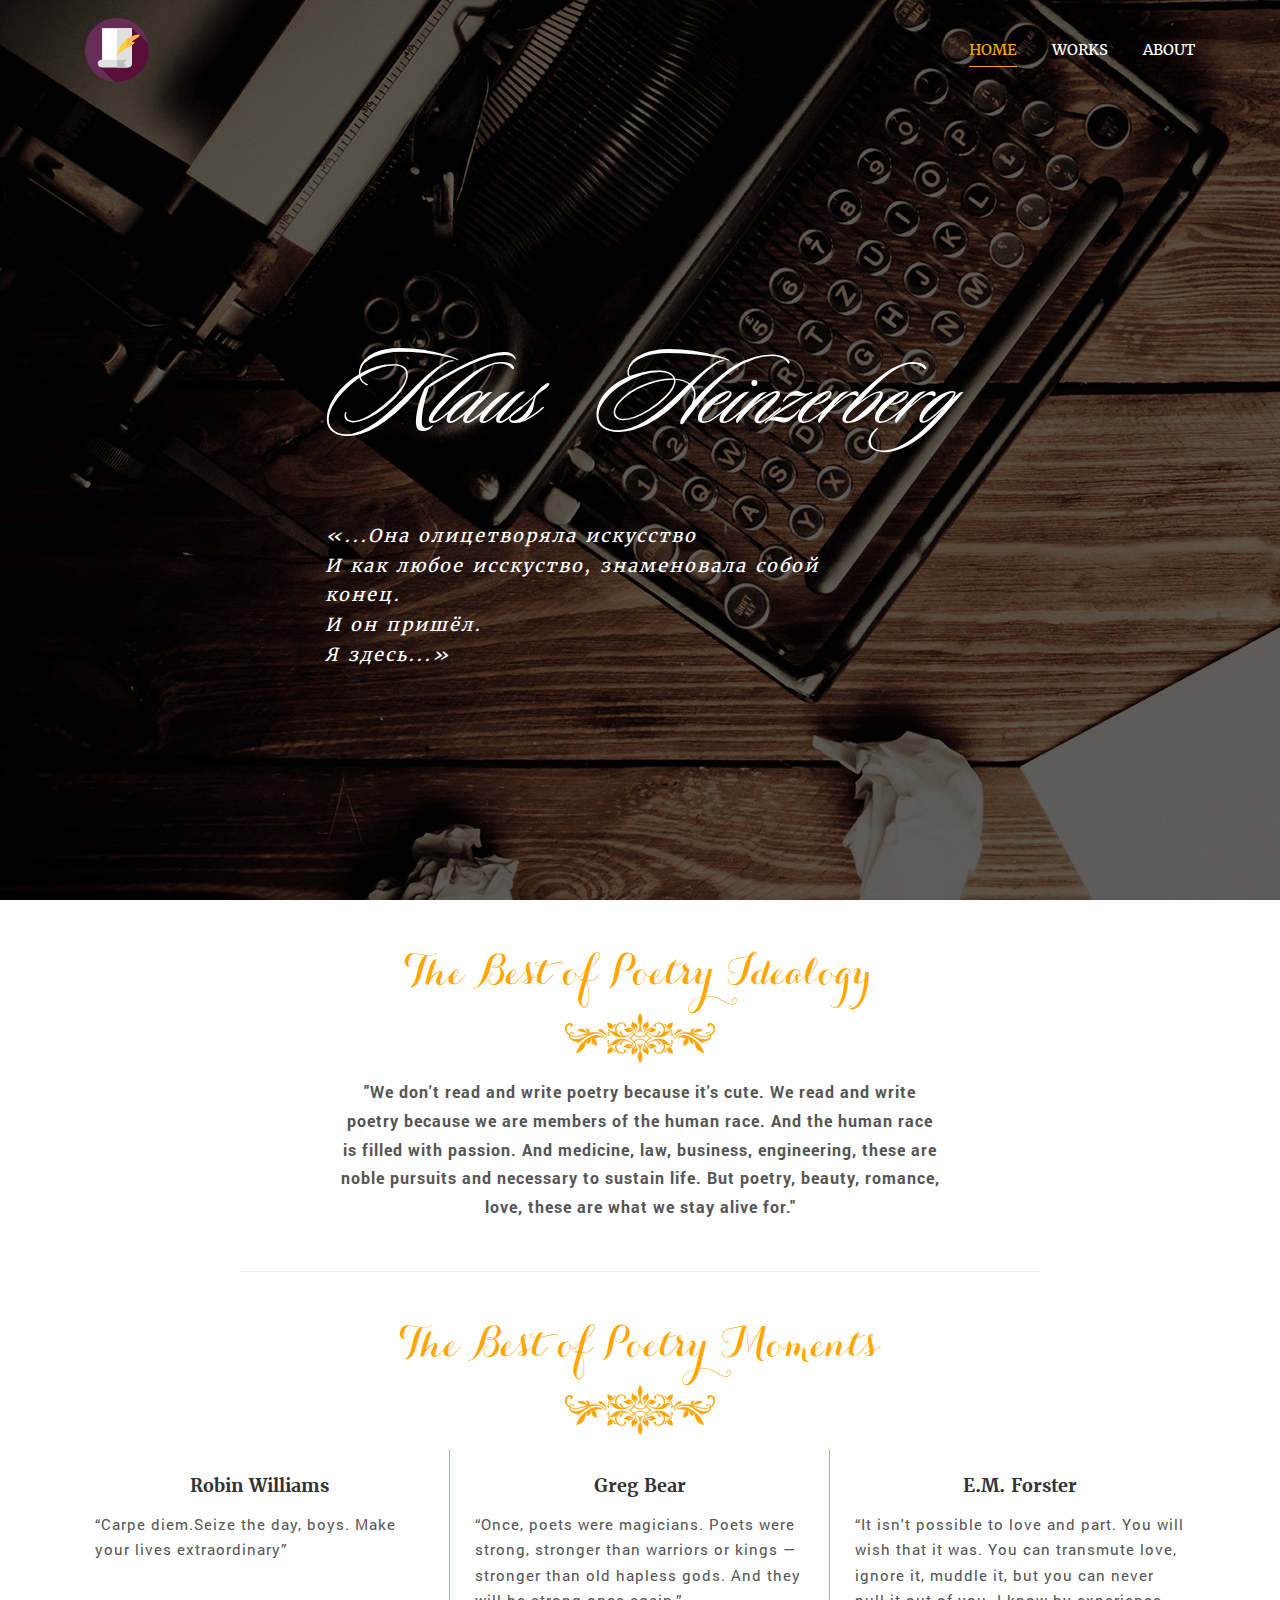
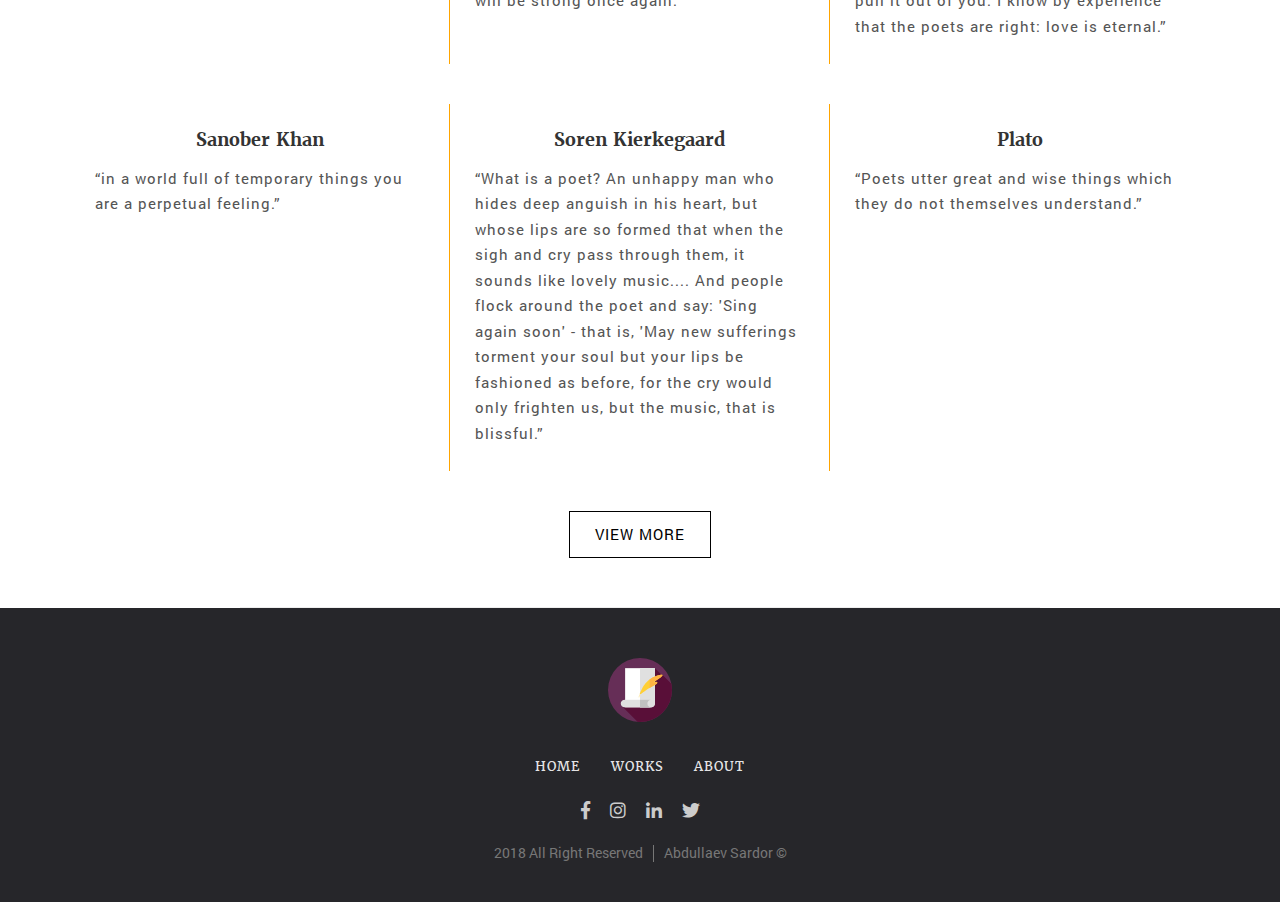
==== index.html @ 41232a39 "Uploading" ====
<!DOCTYPE html>
<html lang="en">

<head>

	<meta charset="utf-8">

	<title>Dead Poets Society</title>
	<meta name="description" content="">

	<meta http-equiv="X-UA-Compatible" content="IE=edge">
	<meta name="viewport" content="width=device-width, initial-scale=1, maximum-scale=1">

	<meta property="og:image" content="path/to/image.jpg">
	<link rel="icon" href="img/favicon/favicon.ico">

	<link rel="stylesheet" href="css/fonts.css">
	<link rel="stylesheet" href="css/fontawesome-all.min.css">
	<link rel="stylesheet" href="css/reset.css">
	<link rel="stylesheet" href="css/bootstrap.min.css">
	<link rel="stylesheet" href="css/baguetteBox.css">
	<link rel="stylesheet" href="css/style.css">

</head>

<body>

	<header>
		<div class="container">

			<nav class="navbar">
				<div class="navbar-brand"><a href="./index.html"><img src="./img/logo.png" alt=""></a></div>
				<ul class="navbar-menu">
					<li><a href="./index.html" class="navbar-menu-link active">Home</a></li>
					<li><a href="./works.html" class="navbar-menu-link">Works</a></li>
					<li><a href="./about.html" class="navbar-menu-link">About</a></li>
				</ul>

			</nav>

			<div class="header-caption">
				<h1>Klaus Heinzerberg</h1>
				<p class="quote"><q>«...Она олицетворяла искусство <br/>
				И как любое исскуство, знаменовала собой конец.<br/> 
				И он пришёл.<br/> 
				Я здесь...»</q></p>
			</div>

		</div>
	</header>

	<section class="introduction s-2">
		<div class="container">
			<h2 class="title">The Best of Poetry Idealogy</h2>
			<img src="./img/sub-title.png" alt="pattern" class="sub-title">
            <p class="introduction-text"><b>"We don't read and write poetry because it's cute. We read and write poetry because we are members of the human race. And the human race is filled with passion. And medicine, law, business, engineering, these are noble pursuits and necessary to sustain life. But poetry, beauty, romance, love, these are what we stay alive for."</b> </p>
		<!--Quota taken from the movie called "Dead Poets Society" --> 
		</div>
	</section>

	<section class="work">
		<div class="container">
			<h2 class="title">The Best of Poetry Moments</h2>
			<img src="./img/sub-title.png" alt="pattern" class="sub-title">
			<div class="row">
			<!--All next quotes taken from https://www.goodreads.com/quotes/tag/poets -->
				<div class="col-lg-4 work-box">
					<h4 class="work-name">Robin Williams</h4>
					<div class="work-text">“Carpe diem.Seize the day, boys.
Make your lives extraordinary” </div>
				</div>
				<div class="col-lg-4 work-box">
					<h4 class="work-name">Greg Bear</h4>
					<div class="work-text">“Once, poets were magicians. Poets were strong, stronger than warriors or kings — stronger than old hapless gods. And they will be strong once again.” </div>
				</div>
				<div class="col-lg-4 work-box">
					<h4 class="work-name">E.M. Forster</h4>
					<div class="work-text">“It isn't possible to love and part. You will wish that it was. You can transmute love, ignore it, muddle it, but you can never pull it out of you. I know by experience that the poets are right: love is eternal.” </div>
				</div>
			</div>
			<div class="row">
				<div class="col-lg-4 work-box">
					<h4 class="work-name">Sanober Khan</h4>
					<div class="work-text">“in a world full of temporary things you are a perpetual feeling.” </div>
				</div>
				<div class="col-lg-4 work-box">
					<h4 class="work-name">Soren Kierkegaard</h4>
					<div class="work-text"> “What is a poet? An unhappy man who hides deep anguish in his heart, but whose lips are so formed that when the sigh and cry pass through them, it sounds like lovely music.... And people flock around the poet and say: 'Sing again soon' - that is, 'May new sufferings torment your soul but your lips be fashioned as before, for the cry would only frighten us, but the music, that is blissful.” </div>
				</div>
				<div class="col-lg-4 work-box">
					<h4 class="work-name">Plato</h4>
					<div class="work-text">“Poets utter great and wise things which they do not themselves understand.” </div>
				</div>
			</div>
			<a href="./works.html" class="work-btn">View more</a>
		</div>
	</section>

	<footer>
		<div class="container">
			<div class="logo">
				<a href="#"><img src="./img/logo.png" alt="logo"></a>
			</div>

			<nav>
				<ul class="footer-menu">
					<li><a href="./index.html" class="footer-menu-link">Home</a></li>
					<li><a href="./works.html" class="footer-menu-link">Works</a></li>
					<li><a href="./about.html" class="footer-menu-link">About</a></li>
				</ul>
			</nav>

			<div class="social">
				<a href="https://www.facebook.com/"><i class="fab fa-facebook-f"></i></a>
				<a href="https://www.instagram.com/iamjustawriter"><i class="fab fa-instagram"></i></a>
				<a href="https://www.linkedin.com/"><i class="fab fa-linkedin-in"></i></a>
				<a href="https://www.twitter.com/"><i class="fab fa-twitter"></i></a>
			</div>

			<div class="right">
				<div>2018 All Right Reserved</div>
				<div>Abdullaev Sardor &copy;</div>
			</div>
		</div>
	</footer>


</body>
</html>
---- css/fonts.css ----
@font-face {
    font-family: "Roboto";
    font-weight: normal;
    font-style: normal;
    src: url("../fonts/RobotoRegular/RobotoRegular.eot");
    src: url("../fonts/RobotoRegular/RobotoRegular.eot?#iefix") format("embedded-opentype"), url("../fonts/RobotoRegular/RobotoRegular.woff") format("woff"), url("../fonts/RobotoRegular/RobotoRegular.ttf") format("truetype");
}

@font-face {
    font-family: "Roboto";
    font-weight: bold;
    font-style: normal;
    src: url("../fonts/RobotoBold/RobotoBold.eot");
    src: url("../fonts/RobotoBold/RobotoBold.eot?#iefix") format("embedded-opentype"), url("../fonts/RobotoBold/RobotoBold.woff") format("woff"), url("../fonts/RobotoBold/RobotoBold.ttf") format("truetype");
}

@font-face {
    font-family: "Merriweather";
    font-weight: normal;
    font-style: normal;
    src: url("../fonts/MerriweatherRegular/MerriweatherRegular.eot");
    src: url("../fonts/MerriweatherRegular/MerriweatherRegular.eot?#iefix") format("embedded-opentype"), url("../fonts/MerriweatherRegular/MerriweatherRegular.woff") format("woff"), url("../fonts/MerriweatherRegular/MerriweatherRegular.ttf") format("truetype");
}

@font-face {
    font-family: "Merriweather";
    font-weight: bold;
    font-style: normal;
    src: url("../fonts/MerriweatherBold/MerriweatherBold.eot");
    src: url("../fonts/MerriweatherBold/MerriweatherBold.eot?#iefix") format("embedded-opentype"), url("../fonts/MerriweatherBold/MerriweatherBold.woff") format("woff"), url("../fonts/MerriweatherBold/MerriweatherBold.ttf") format("truetype");
}

@font-face {
    font-family: "Merriweather";
    font-weight: 300;
    font-style: normal;
    src: url("../fonts/MerriweatherLight/MerriweatherLight.eot");
    src: url("../fonts/MerriweatherLight/MerriweatherLight.eot?#iefix") format("embedded-opentype"), url("../fonts/MerriweatherLight/MerriweatherLight.woff") format("woff"), url("../fonts/MerriweatherLight/MerriweatherLight.ttf") format("truetype");
}

@font-face {
    font-family: "Ceremonious";
    font-weight: normal;
    font-style: normal;
    src: url("../fonts/Ceremonious/CeremoniousTwo.eot");
    src: url("../fonts/Ceremonious/CeremoniousTwo.eot?#iefix") format("embedded-opentype"), url("../fonts/Ceremonious/CeremoniousTwo.woff") format("woff"), url("../fonts/Ceremonious/CeremoniousTwo.ttf") format("truetype");
}

@font-face {
    font-family: "Carolyna";
    font-weight: 800;
    font-style: normal;
    src: url("../fonts/CarolynaBlack/CarolynaProBlack.eot");
    src: url("../fonts/CarolynaBlack/CarolynaProBlack.eot?#iefix") format("embedded-opentype"), url("../fonts/CarolynaBlack/CarolynaProBlack.woff") format("woff"), url("../fonts/CarolynaBlack/CarolynaProBlack.ttf") format("truetype");
}
---- css/style.css ----
body {
  font-size: 16px;
  min-width: 320px;
  position: relative;
  line-height: 1.65;
  font-family: "Roboto", sans-serif;
  overflow-x: hidden;
  color: #333;
}

body input,
body textarea {
  border: #666 1px solid;
  outline: none;
}

body input:focus:required:invalid,
body textarea:focus:required:invalid {
  border-color: red;
}

body input:required:valid,
body textarea:required:valid {
  border-color: green;
}

a,
a:hover {
  text-decoration: none;
  color: #333;
}

p {
  padding: 0;
  margin: 0;
}

ul {
  padding: 0;
  margin: 0;
}

h1,
h2,
h3,
h4 {
  font-family: 'Merriweather', sans-serif;
  padding: 0;
  margin: 0;
}

section {
  padding: 50px 0;
}

section:before {
  content: '';
  position: absolute;
  height: 1px;
  width: 800px;
  background: #eeeeee;
  bottom: 0;
  left: 50%;
  -webkit-transform: translate(-50%);
  -ms-transform: translate(-50%);
  transform: translate(-50%);
}

.title {
  font-size: 40px;
  font-weight: 400;
  display: block;
  text-align: center;
  line-height: 1.2;
  color: orange;
  font-family: 'Carolyna', sans-serif;
}

.sub-title {
  display: block;
  margin: 15px auto;
}

header {
  position: relative;
  height: 100vh;
  min-height: 600px;
  background: url(../img/header-bg.png);
  color: #ffffff;
}

header .navbar {
  height: 100px;
  padding: 10px 0;
  -webkit-transition: .5s;
  -o-transition: .5s;
  transition: .5s;
  display: flex;
  justify-content: space-between;
}

header .navbar-brand {
  display: flex;
  align-items: center;
}

header .navbar-brand a {
  display: inline-block;
  line-height: 1;
}

header .navbar-menu {
  height: 100%;
  display: -webkit-box;
  display: -webkit-flex;
  display: -ms-flexbox;
  display: flex;
  -webkit-box-orient: horizontal;
  -webkit-box-direction: normal;
  -webkit-flex-direction: row;
  -ms-flex-direction: row;
  flex-direction: row;
  align-items: center;
}

header .navbar-menu li:not(:last-of-type) {
  margin-right: 35px;
}

header .navbar-menu:hover .navbar-menu-link {
  color: #cccccc;
}

header .navbar-menu-link {
  display: inline-block;
  padding: 10px 0;
  font-family: 'Merriweather';
  text-transform: uppercase;
  font-size: 15px;
  -webkit-transition: .3s;
  -o-transition: .3s;
  transition: .3s;
  position: relative;
  color: #ffffff;
}

header .navbar-menu-link.active {
  color: orange !important;
}

header .navbar-menu-link.active:after {
  width: 100%;
}

header .navbar-menu-link:after {
  content: '';
  position: absolute;
  bottom: 5px;
  left: 0;
  height: 1.5px;
  width: 0;
  background: orange;
  -webkit-transition: .3s;
  -o-transition: .3s;
  transition: .3s;
}

header .navbar-menu-link:hover {
  color: orange !important;
}

header .navbar-menu-link:hover:after {
  width: 100%;
}

header .header-caption {
  position: absolute;
  top: 60%;
  left: 50%;
  -webkit-transform: translate(-50%, -60%);
  -ms-transform: translate(-50%, -60%);
  transform: translate(-50%, -60%);
  text-align: 600px ;
}

header .header-caption h1 {
  font-family: 'Ceremonious', sans-serif;
  font-size: 105px;
}

header .header-caption .quote {
  max-width: 500px;
  margin-top: 50px;
  font-size: 18px;
  letter-spacing: 2px;
  font-family: 'Merriweather', sans-serif;
  font-style: italic;
}

.introduction {
  position: relative;
}

.introduction-text {
  margin: auto;
  max-width: 600px;
  text-align: center;
  letter-spacing: 1px;
  line-height: 1.8;
  color: #555555;
  font-weight: 900;
}

.work {
  position: relative;
  text-align: center;
}

.work .row {
  margin-bottom: 40px;
}

.work-box {
  display: -webkit-box;
  display: -webkit-flex;
  display: -ms-flexbox;
  display: flex;
  -webkit-box-orient: vertical;
  -webkit-box-direction: normal;
  -webkit-flex-direction: column;
  -ms-flex-direction: column;
  flex-direction: column;
  padding: 25px;
  -webkit-transition: .5s;
  -o-transition: .5s;
  transition: .5s;
  cursor: pointer;
}

.work-box:hover {
  background: rgba(255, 165, 0, 0.1);
}

.work-box:hover .work-text {
  color: #000000;
}

.work-box:not(:last-of-type) {
  border-right: 1px solid orange;
}

.work-name {
  text-align: center;
  font-size: 18px;
  font-weight: 700;
  margin-bottom: 15px;
}

.work-text {
  text-align: left;
  font-size: 15px;
  letter-spacing: 1px;
  line-height: 1.7;
  color: #555555;
  -webkit-transition: .5s;
  -o-transition: .5s;
  transition: .5s;
}

.work-btn {
  text-transform: uppercase;
  display: inline-block;
  padding: 10px 25px;
  font-size: 15px;
  letter-spacing: 1px;
  color: #000000;
  border: 1px solid #000;
  -webkit-transition: .3s;
  -o-transition: .3s;
  transition: .3s;
}

.work-btn:hover {
  color: orange;
  background: #000000;
}

.wiki {
  display: inline-block;
  color: rgba(255, 166, 0, 0.8);
  transition: .3s;
}
.wiki:hover {
  color: orange;
}

.photo {
  position: relative;
}

.photo .col-lg-4 {
  padding: 5px;
}

.photo-box {
  display: -webkit-box;
  display: -webkit-flex;
  display: -ms-flexbox;
  display: flex;
  height: 350px;
  position: relative;
}

.photo-box:hover:after {
  content: '+';
  position: absolute;
  top: 0;
  right: 0;
  left: 0;
  bottom: 0;
  background: rgba(0, 0, 0, 0.4);
  display: -webkit-box;
  display: -webkit-flex;
  display: -ms-flexbox;
  display: flex;
  -webkit-box-pack: center;
  -webkit-justify-content: center;
  -ms-flex-pack: center;
  justify-content: center;
  -webkit-box-align: center;
  -webkit-align-items: center;
  -ms-flex-align: center;
  align-items: center;
  color: #ffffff;
  font-size: 40px;
  -webkit-transition: .5s;
  -o-transition: .5s;
  transition: .5s;
}

.photo-box img {
  -o-object-fit: cover;
  object-fit: cover;
}

footer {
  background: #26262a;
  padding: 40px;
  text-align: center;
  position: relative;
}

footer .logo {
  display: block;
  margin: 10px 0 30px;
}

footer .footer-menu {
  display: -webkit-box;
  display: -webkit-flex;
  display: -ms-flexbox;
  display: flex;
  -webkit-box-orient: horizontal;
  -webkit-box-direction: normal;
  -webkit-flex-direction: row;
  -ms-flex-direction: row;
  flex-direction: row;
  -webkit-box-pack: center;
  -webkit-justify-content: center;
  -ms-flex-pack: center;
  justify-content: center;
  margin-bottom: 20px;
}

footer .footer-menu li:not(:last-of-type) {
  margin-right: 30px;
}

footer .footer-menu-link {
  font-size: 13px;
  line-height: 1;
  text-transform: uppercase;
  font-family: 'Merriweather';
  letter-spacing: 1px;
  color: rgba(255, 255, 255, 0.9);
  -webkit-transition: .5s;
  -o-transition: .5s;
  transition: .5s;
}

footer .footer-menu-link:hover {
  color: orange;
}

footer .social {
  display: -webkit-box;
  display: -webkit-flex;
  display: -ms-flexbox;
  display: flex;
  -webkit-box-orient: horizontal;
  -webkit-box-direction: normal;
  -webkit-flex-direction: row;
  -ms-flex-direction: row;
  flex-direction: row;
  -webkit-box-pack: center;
  -webkit-justify-content: center;
  -ms-flex-pack: center;
  justify-content: center;
  margin-bottom: 20px;
}

footer .social .fab {
  font-size: 18px;
  color: #cccccc;
  -webkit-transition: .3s;
  -o-transition: .3s;
  transition: .3s;
}

footer .social .fab:hover {
  color: orange;
}

footer .social a:not(:last-of-type) {
  margin-right: 20px;
}

footer .right {
  display: -webkit-box;
  display: -webkit-flex;
  display: -ms-flexbox;
  display: flex;
  -webkit-box-orient: horizontal;
  -webkit-box-direction: normal;
  -webkit-flex-direction: row;
  -ms-flex-direction: row;
  flex-direction: row;
  -webkit-box-pack: center;
  -webkit-justify-content: center;
  -ms-flex-pack: center;
  justify-content: center;
  color: #777777;
  font-size: 14px;
  line-height: 1.2;
}

footer .right div:first-of-type {
  border-right: 1px solid #777777;
  padding-right: 10px;
  margin-right: 10px;
}

.about {
  position: relative;
}

.about .row {
  margin-bottom: 10px;
}
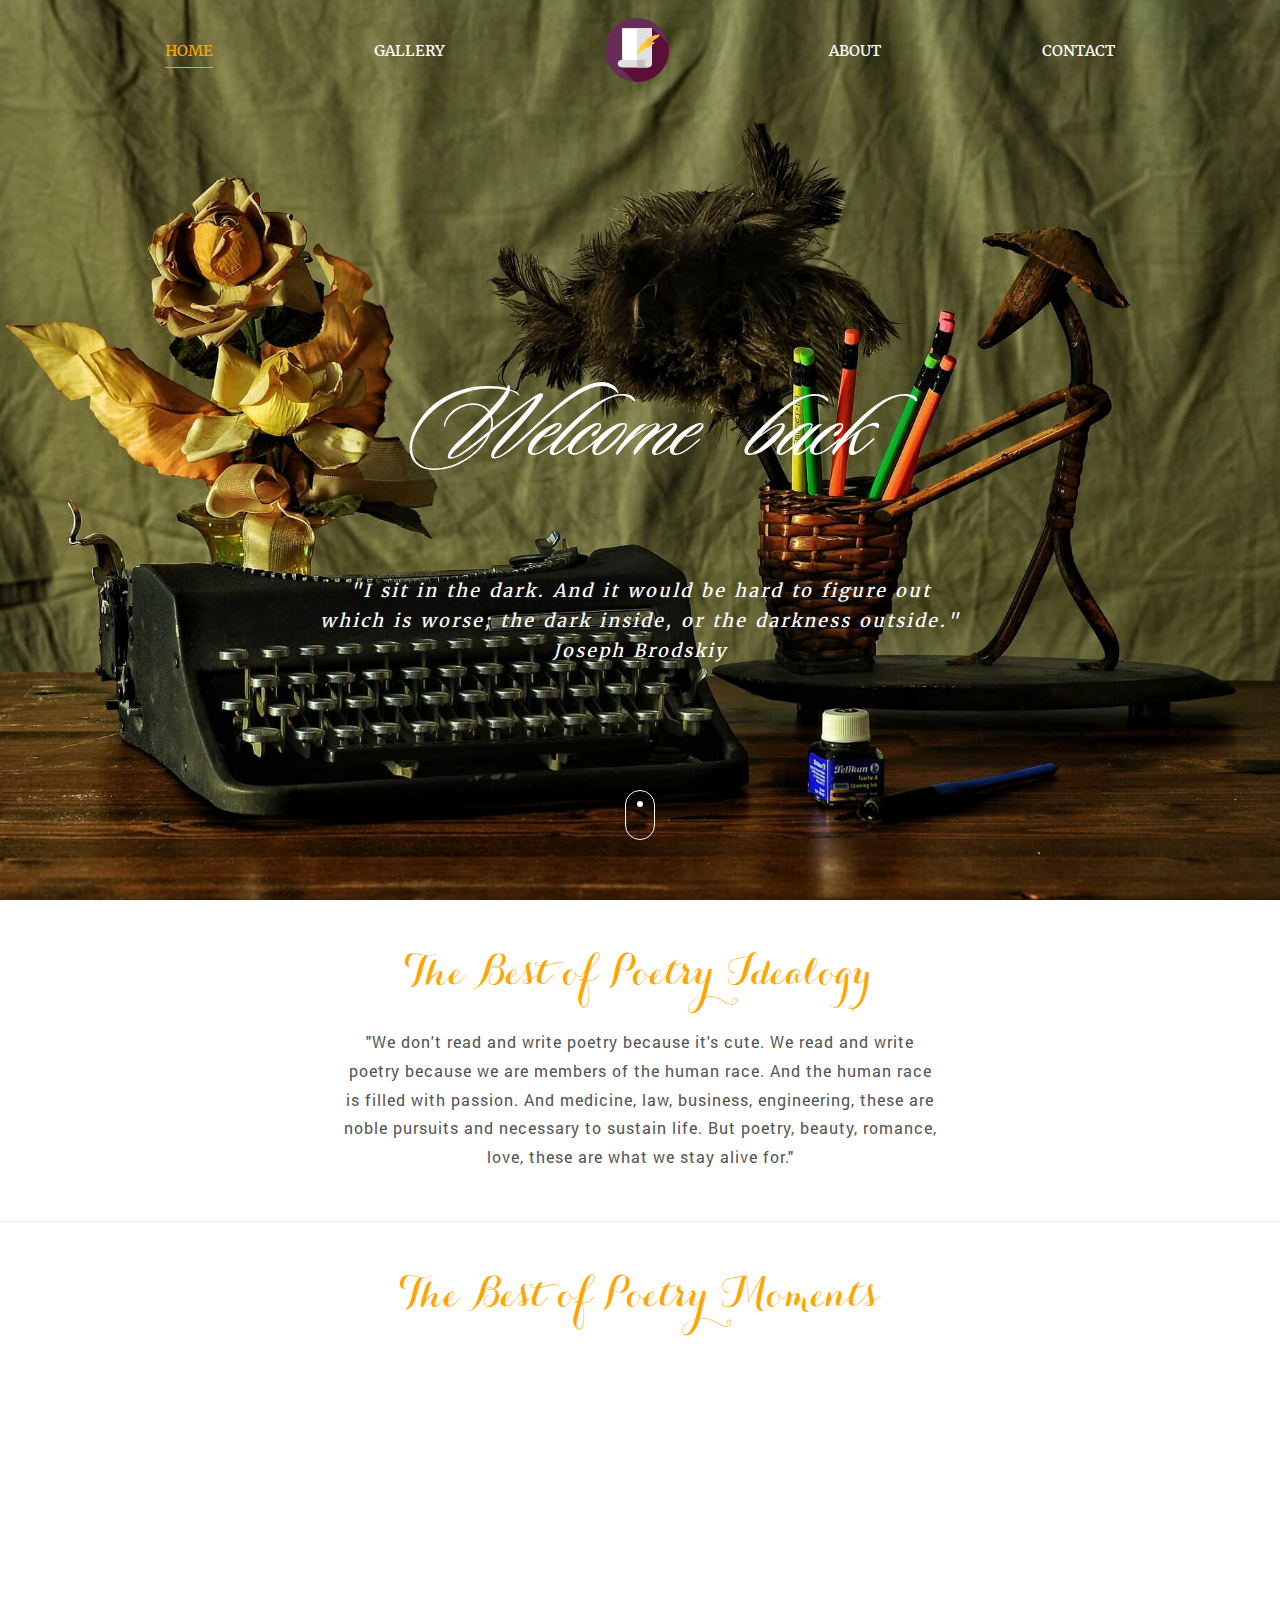
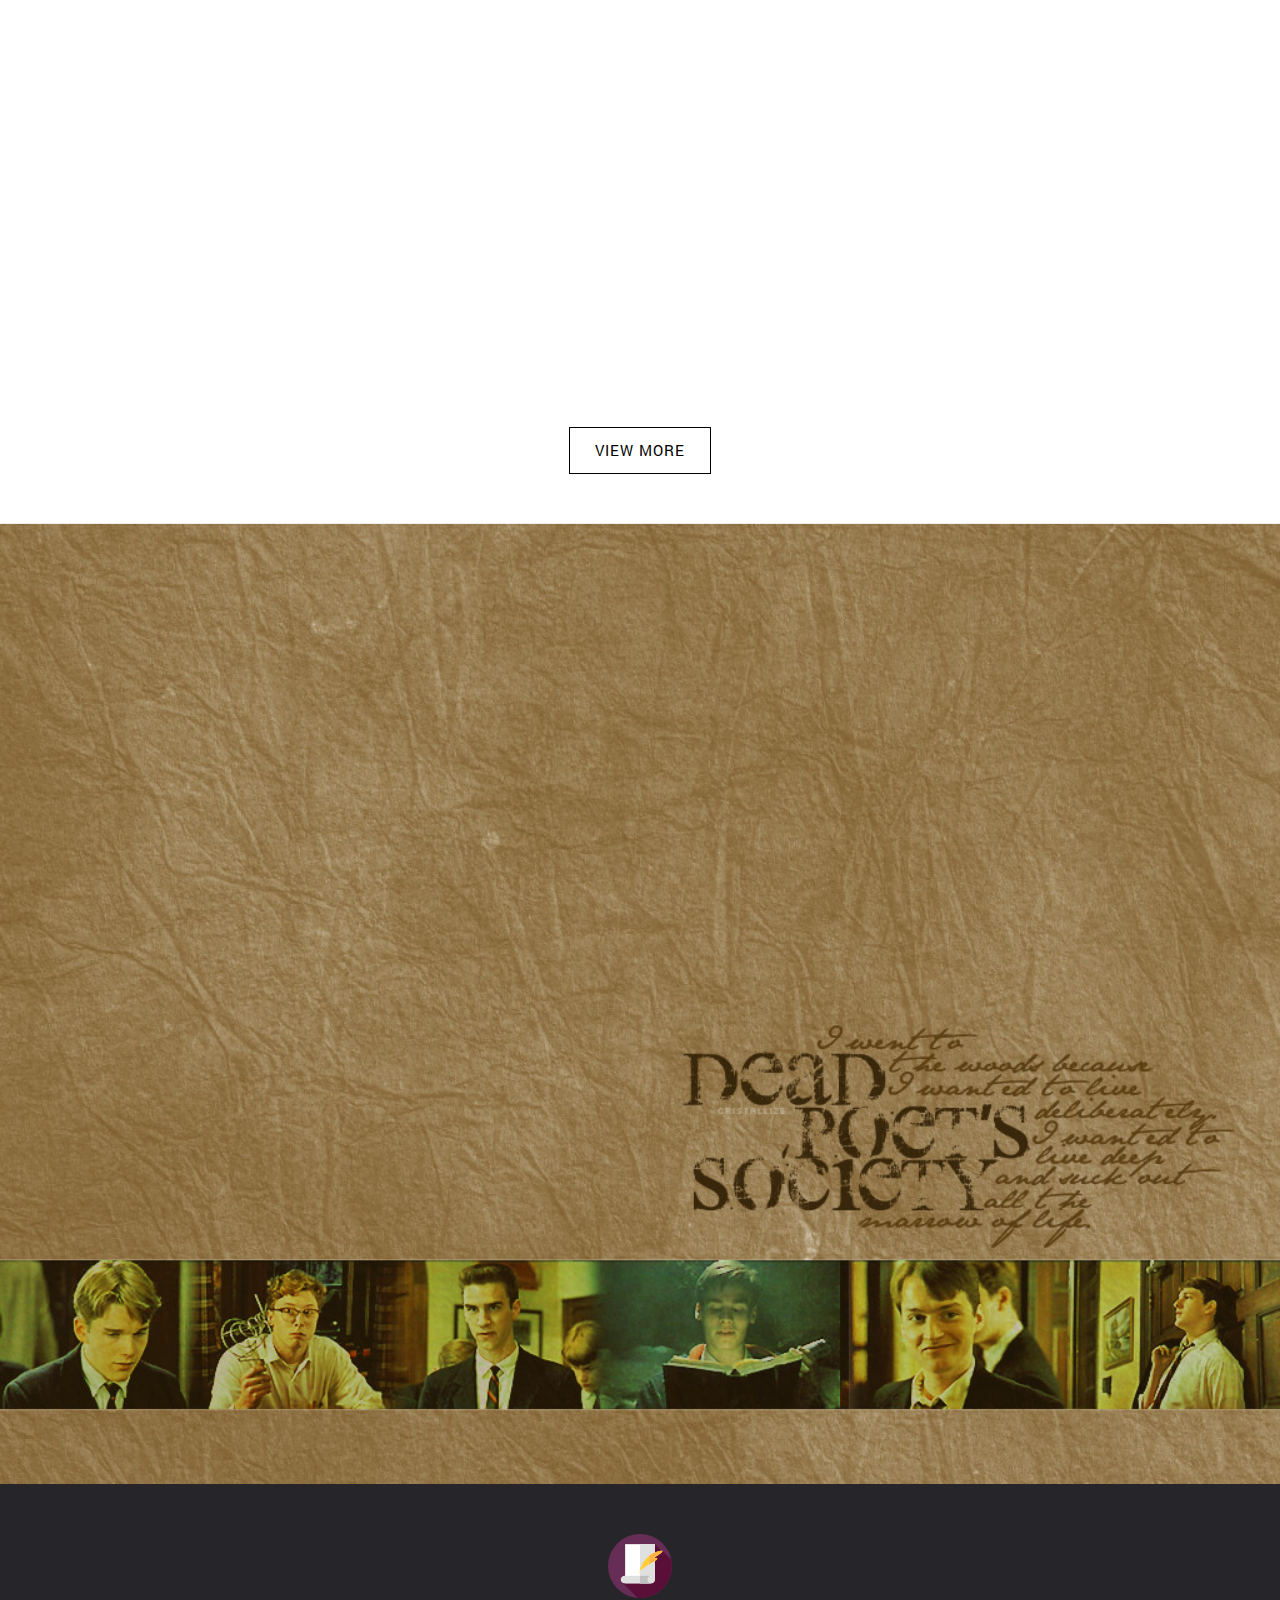
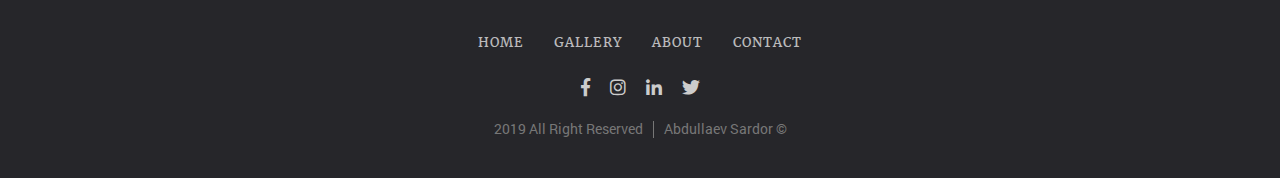
==== commit eae5e1a4: "Update" ====
--- a/index.html
+++ b/index.html
@@ -1,129 +1,233 @@
 <!DOCTYPE html>
 <html lang="en">
-
-<head>
-
-	<meta charset="utf-8">
-
-	<title>Dead Poets Society</title>
-	<meta name="description" content="">
-
-	<meta http-equiv="X-UA-Compatible" content="IE=edge">
-	<meta name="viewport" content="width=device-width, initial-scale=1, maximum-scale=1">
-
-	<meta property="og:image" content="path/to/image.jpg">
-	<link rel="icon" href="img/favicon/favicon.ico">
-
-	<link rel="stylesheet" href="css/fonts.css">
-	<link rel="stylesheet" href="css/fontawesome-all.min.css">
-	<link rel="stylesheet" href="css/reset.css">
-	<link rel="stylesheet" href="css/bootstrap.min.css">
-	<link rel="stylesheet" href="css/baguetteBox.css">
-	<link rel="stylesheet" href="css/style.css">
-
-</head>
-
-<body>
-
-	<header>
-		<div class="container">
-
-			<nav class="navbar">
-				<div class="navbar-brand"><a href="./index.html"><img src="./img/logo.png" alt=""></a></div>
-				<ul class="navbar-menu">
-					<li><a href="./index.html" class="navbar-menu-link active">Home</a></li>
-					<li><a href="./works.html" class="navbar-menu-link">Works</a></li>
-					<li><a href="./about.html" class="navbar-menu-link">About</a></li>
-				</ul>
-
-			</nav>
-
-			<div class="header-caption">
-				<h1>Klaus Heinzerberg</h1>
-				<p class="quote"><q>«...Она олицетворяла искусство <br/>
-				И как любое исскуство, знаменовала собой конец.<br/> 
-				И он пришёл.<br/> 
-				Я здесь...»</q></p>
-			</div>
-
-		</div>
-	</header>
-
-	<section class="introduction s-2">
-		<div class="container">
-			<h2 class="title">The Best of Poetry Idealogy</h2>
-			<img src="./img/sub-title.png" alt="pattern" class="sub-title">
-            <p class="introduction-text"><b>"We don't read and write poetry because it's cute. We read and write poetry because we are members of the human race. And the human race is filled with passion. And medicine, law, business, engineering, these are noble pursuits and necessary to sustain life. But poetry, beauty, romance, love, these are what we stay alive for."</b> </p>
-		<!--Quota taken from the movie called "Dead Poets Society" --> 
-		</div>
-	</section>
-
-	<section class="work">
-		<div class="container">
-			<h2 class="title">The Best of Poetry Moments</h2>
-			<img src="./img/sub-title.png" alt="pattern" class="sub-title">
-			<div class="row">
-			<!--All next quotes taken from https://www.goodreads.com/quotes/tag/poets -->
-				<div class="col-lg-4 work-box">
-					<h4 class="work-name">Robin Williams</h4>
-					<div class="work-text">“Carpe diem.Seize the day, boys.
-Make your lives extraordinary” </div>
-				</div>
-				<div class="col-lg-4 work-box">
-					<h4 class="work-name">Greg Bear</h4>
-					<div class="work-text">“Once, poets were magicians. Poets were strong, stronger than warriors or kings — stronger than old hapless gods. And they will be strong once again.” </div>
-				</div>
-				<div class="col-lg-4 work-box">
-					<h4 class="work-name">E.M. Forster</h4>
-					<div class="work-text">“It isn't possible to love and part. You will wish that it was. You can transmute love, ignore it, muddle it, but you can never pull it out of you. I know by experience that the poets are right: love is eternal.” </div>
-				</div>
-			</div>
-			<div class="row">
-				<div class="col-lg-4 work-box">
-					<h4 class="work-name">Sanober Khan</h4>
-					<div class="work-text">“in a world full of temporary things you are a perpetual feeling.” </div>
-				</div>
-				<div class="col-lg-4 work-box">
-					<h4 class="work-name">Soren Kierkegaard</h4>
-					<div class="work-text"> “What is a poet? An unhappy man who hides deep anguish in his heart, but whose lips are so formed that when the sigh and cry pass through them, it sounds like lovely music.... And people flock around the poet and say: 'Sing again soon' - that is, 'May new sufferings torment your soul but your lips be fashioned as before, for the cry would only frighten us, but the music, that is blissful.” </div>
-				</div>
-				<div class="col-lg-4 work-box">
-					<h4 class="work-name">Plato</h4>
-					<div class="work-text">“Poets utter great and wise things which they do not themselves understand.” </div>
-				</div>
-			</div>
-			<a href="./works.html" class="work-btn">View more</a>
-		</div>
-	</section>
-
-	<footer>
-		<div class="container">
-			<div class="logo">
-				<a href="#"><img src="./img/logo.png" alt="logo"></a>
-			</div>
-
-			<nav>
-				<ul class="footer-menu">
-					<li><a href="./index.html" class="footer-menu-link">Home</a></li>
-					<li><a href="./works.html" class="footer-menu-link">Works</a></li>
-					<li><a href="./about.html" class="footer-menu-link">About</a></li>
-				</ul>
-			</nav>
-
-			<div class="social">
-				<a href="https://www.facebook.com/"><i class="fab fa-facebook-f"></i></a>
-				<a href="https://www.instagram.com/iamjustawriter"><i class="fab fa-instagram"></i></a>
-				<a href="https://www.linkedin.com/"><i class="fab fa-linkedin-in"></i></a>
-				<a href="https://www.twitter.com/"><i class="fab fa-twitter"></i></a>
-			</div>
-
-			<div class="right">
-				<div>2018 All Right Reserved</div>
-				<div>Abdullaev Sardor &copy;</div>
-			</div>
-		</div>
-	</footer>
-
-
-</body>
+  <head>
+    <!-- Global site tag (gtag.js) - Google Analytics -->
+    <script
+      async
+      src="https://www.googletagmanager.com/gtag/js?id=UA-129303777-1"
+    ></script>
+    <script>
+      window.dataLayer = window.dataLayer || [];
+      function gtag() {
+        dataLayer.push(arguments);
+      }
+      gtag("js", new Date());
+
+      gtag("config", "UA-129303777-1");
+    </script>
+
+    <meta charset="utf-8" />
+    <!-- <base href="/"> -->
+
+    <title>Dead Poets Society</title>
+    <meta name="description" content="" />
+
+    <meta http-equiv="X-UA-Compatible" content="IE=edge" />
+    <meta
+      name="viewport"
+      content="width=device-width, initial-scale=1, maximum-scale=1"
+    />
+
+    <!-- Template Basic Images Start -->
+    <meta property="og:image" content="path/to/image.jpg" />
+    <link rel="icon" href="img/favicon/favicon.ico" />
+    <!-- Template Basic Images End -->
+
+    <!-- Custom Browsers Color Start -->
+    <meta name="theme-color" content="#000" />
+    <!-- Custom Browsers Color End -->
+
+    <link rel="stylesheet" href="css/main.min.css" />
+  </head>
+
+  <body>
+    <header class="about-header">
+      <div class="container">
+        <!-- Navbar -->
+        <nav class="navbar">
+          <!-- Menu -->
+          <ul class="navbar-menu">
+            <li>
+              <a href="./index.html" class="navbar-menu-link active">Home</a>
+            </li>
+            <li>
+              <a href="./gallery.html" class="navbar-menu-link">Gallery</a>
+            </li>
+            <li>
+              <a href="./index.html" class="navbar-brand"
+                ><img src="./img/letter.png" alt=""
+              /></a>
+            </li>
+            <li><a href="./about.html" class="navbar-menu-link">About</a></li>
+            <li>
+              <a href="./contact.html" class="navbar-menu-link">Contact</a>
+            </li>
+          </ul>
+        </nav>
+
+        <div class="header-caption">
+          <h1>Welcome back</h1>
+          <p class="quote">
+            <q
+              >"I sit in the dark. And it would be hard to figure out which is
+              worse; the dark inside, or the darkness outside." Joseph
+              Brodskiy</q
+            >
+          </p>
+        </div>
+        <a href="#" class="down"></a>
+      </div>
+    </header>
+
+    <section class="introduction s-2">
+      <div class="container">
+        <h2 class="title">The Best of Poetry Idealogy</h2>
+        <p class="introduction-text">
+          <b
+            >"We don't read and write poetry because it's cute. We read and
+            write poetry because we are members of the human race. And the human
+            race is filled with passion. And medicine, law, business,
+            engineering, these are noble pursuits and necessary to sustain life.
+            But poetry, beauty, romance, love, these are what we stay alive
+            for."</b
+          >
+        </p>
+        <!--Quota taken from the movie called "Dead Poets Society" -->
+      </div>
+    </section>
+
+    <section class="work">
+      <div class="container">
+        <h2 class="title">The Best of Poetry Moments</h2>
+        <div class="row">
+          <!--All next quotes taken from https://www.goodreads.com/quotes/tag/poets -->
+          <div
+            class="col-lg-4 work-box wow fadeInDown"
+            data-wow-duration="1s"
+            data-wow-delay=".25s"
+          >
+            <h4 class="work-name">Robin Williams</h4>
+            <div class="work-text">
+              “Carpe diem.Seize the day, boys. Make your lives extraordinary”
+            </div>
+          </div>
+          <div
+            class="col-lg-4 work-box wow fadeInDown"
+            data-wow-duration="1s"
+            data-wow-delay=".25s"
+          >
+            <h4 class="work-name">Greg Bear</h4>
+            <div class="work-text">
+              “Once, poets were magicians. Poets were strong, stronger than
+              warriors or kings — stronger than old hapless gods. And they will
+              be strong once again.”
+            </div>
+          </div>
+          <div
+            class="col-lg-4 work-box wow fadeInDown"
+            data-wow-duration="1s"
+            data-wow-delay=".25s"
+          >
+            <h4 class="work-name">E.M. Forster</h4>
+            <div class="work-text">
+              “It isn't possible to love and part. You will wish that it was.
+              You can transmute love, ignore it, muddle it, but you can never
+              pull it out of you. I know by experience that the poets are right:
+              love is eternal.”
+            </div>
+          </div>
+        </div>
+        <div class="row">
+          <div
+            class="col-lg-4 work-box wow fadeInDown"
+            data-wow-duration="1s"
+            data-wow-delay=".75s"
+          >
+            <h4 class="work-name">Sanober Khan</h4>
+            <div class="work-text">
+              “in a world full of temporary things you are a perpetual feeling.”
+            </div>
+          </div>
+          <div
+            class="col-lg-4 work-box wow fadeInDown"
+            data-wow-duration="1s"
+            data-wow-delay=".75s"
+          >
+            <h4 class="work-name">Soren Kierkegaard</h4>
+            <div class="work-text">
+              “What is a poet? An unhappy man who hides deep anguish in his
+              heart, but whose lips are so formed that when the sigh and cry
+              pass through them, it sounds like lovely music.... And people
+              flock around the poet and say: 'Sing again soon' - that is, 'May
+              new sufferings torment your soul but your lips be fashioned as
+              before, for the cry would only frighten us, but the music, that is
+              blissful.”
+            </div>
+          </div>
+          <div
+            class="col-lg-4 work-box wow fadeInDown"
+            data-wow-duration="1s"
+            data-wow-delay=".75s"
+          >
+            <h4 class="work-name">Plato</h4>
+            <div class="work-text">
+              “Poets utter great and wise things which they do not themselves
+              understand.”
+            </div>
+          </div>
+        </div>
+        <a href="./gallery.html" class="work-btn">View more</a>
+      </div>
+    </section>
+
+    <div class="section">
+      <img
+        src="./img/Dead-Poets-Society-dead-poets-society-wallpaper.jpg"
+        alt=""
+      />
+    </div>
+
+    <footer>
+      <div class="container">
+        <div class="logo">
+          <a href="#"><img src="./img/letter.png" alt="logo"/></a>
+        </div>
+
+        <nav>
+          <ul class="footer-menu">
+            <li><a href="./index.html" class="footer-menu-link">Home</a></li>
+            <li>
+              <a href="./gallery.html" class="footer-menu-link">Gallery</a>
+            </li>
+            <li><a href="./about.html" class="footer-menu-link">About</a></li>
+            <li>
+              <a href="./contact.html" class="footer-menu-link">Contact</a>
+            </li>
+          </ul>
+        </nav>
+
+        <div class="social">
+          <a href="https://www.facebook.com/"
+            ><i class="fab fa-facebook-f"></i
+          ></a>
+          <a href="https://www.instagram.com/iamjustawriter"
+            ><i class="fab fa-instagram"></i
+          ></a>
+          <a href="https://www.linkedin.com/"
+            ><i class="fab fa-linkedin-in"></i
+          ></a>
+          <a href="https://www.twitter.com/"><i class="fab fa-twitter"></i></a>
+        </div>
+
+        <div class="right">
+          <div>2019 All Right Reserved</div>
+          <div>Abdullaev Sardor &copy;</div>
+        </div>
+      </div>
+    </footer>
+
+    <div class="up"><i class="fas fa-arrow-up"></i></div>
+    <script src="js/jquery.min.js"></script>
+    <script src="js/scripts.min.js"></script>
+  </body>
 </html>
--- a/css/main.min.css
+++ b/css/main.min.css
@@ -0,0 +1,3431 @@
+@import url(../libs/fontawesome/fontawesome-all.min.css);
+@import url(../libs/reset.css);
+@import url(../libs/baguette/baguetteBox.css);
+@import url(../libs/animate.css);
+@font-face {
+  font-family: "Roboto";
+  font-weight: normal;
+  font-style: normal;
+  src: url("../fonts/RobotoRegular/RobotoRegular.eot");
+  src: url("../fonts/RobotoRegular/RobotoRegular.eot?#iefix")
+      format("embedded-opentype"),
+    url("../fonts/RobotoRegular/RobotoRegular.woff") format("woff"),
+    url("../fonts/RobotoRegular/RobotoRegular.ttf") format("truetype");
+}
+
+@font-face {
+  font-family: "Roboto";
+  font-weight: bold;
+  font-style: normal;
+  src: url("../fonts/RobotoBold/RobotoBold.eot");
+  src: url("../fonts/RobotoBold/RobotoBold.eot?#iefix")
+      format("embedded-opentype"),
+    url("../fonts/RobotoBold/RobotoBold.woff") format("woff"),
+    url("../fonts/RobotoBold/RobotoBold.ttf") format("truetype");
+}
+
+@font-face {
+  font-family: "Merriweather";
+  font-weight: normal;
+  font-style: normal;
+  src: url("../fonts/MerriweatherRegular/MerriweatherRegular.eot");
+  src: url("../fonts/MerriweatherRegular/MerriweatherRegular.eot?#iefix")
+      format("embedded-opentype"),
+    url("../fonts/MerriweatherRegular/MerriweatherRegular.woff") format("woff"),
+    url("../fonts/MerriweatherRegular/MerriweatherRegular.ttf")
+      format("truetype");
+}
+
+@font-face {
+  font-family: "Merriweather";
+  font-weight: bold;
+  font-style: normal;
+  src: url("../fonts/MerriweatherBold/MerriweatherBold.eot");
+  src: url("../fonts/MerriweatherBold/MerriweatherBold.eot?#iefix")
+      format("embedded-opentype"),
+    url("../fonts/MerriweatherBold/MerriweatherBold.woff") format("woff"),
+    url("../fonts/MerriweatherBold/MerriweatherBold.ttf") format("truetype");
+}
+
+@font-face {
+  font-family: "Merriweather";
+  font-weight: 300;
+  font-style: normal;
+  src: url("../fonts/MerriweatherLight/MerriweatherLight.eot");
+  src: url("../fonts/MerriweatherLight/MerriweatherLight.eot?#iefix")
+      format("embedded-opentype"),
+    url("../fonts/MerriweatherLight/MerriweatherLight.woff") format("woff"),
+    url("../fonts/MerriweatherLight/MerriweatherLight.ttf") format("truetype");
+}
+
+@font-face {
+  font-family: "Ceremonious";
+  font-weight: normal;
+  font-style: normal;
+  src: url("../fonts/Ceremonious/CeremoniousTwo.eot");
+  src: url("../fonts/Ceremonious/CeremoniousTwo.eot?#iefix")
+      format("embedded-opentype"),
+    url("../fonts/Ceremonious/CeremoniousTwo.woff") format("woff"),
+    url("../fonts/Ceremonious/CeremoniousTwo.ttf") format("truetype");
+}
+
+/*!
+ * Bootstrap Reboot v4.0.0 (https://getbootstrap.com)
+ * Copyright 2011-2018 The Bootstrap Authors
+ * Copyright 2011-2018 Twitter, Inc.
+ * Licensed under MIT (https://github.com/twbs/bootstrap/blob/master/LICENSE)
+ * Forked from Normalize.css, licensed MIT (https://github.com/necolas/normalize.css/blob/master/LICENSE.md)
+ */
+*,
+*::before,
+*::after {
+  -webkit-box-sizing: border-box;
+  box-sizing: border-box;
+}
+
+html {
+  font-family: sans-serif;
+  line-height: 1.15;
+  -webkit-text-size-adjust: 100%;
+  -ms-text-size-adjust: 100%;
+  -ms-overflow-style: scrollbar;
+  -webkit-tap-highlight-color: rgba(0, 0, 0, 0);
+}
+
+@-ms-viewport {
+  width: device-width;
+}
+
+article,
+aside,
+dialog,
+figcaption,
+figure,
+footer,
+header,
+hgroup,
+main,
+nav,
+section {
+  display: block;
+}
+
+body {
+  margin: 0;
+  font-family: -apple-system, BlinkMacSystemFont, "Segoe UI", Roboto,
+    "Helvetica Neue", Arial, sans-serif, "Apple Color Emoji", "Segoe UI Emoji",
+    "Segoe UI Symbol";
+  font-size: 1rem;
+  font-weight: 400;
+  line-height: 1.5;
+  color: #212529;
+  text-align: left;
+  background-color: #fff;
+}
+
+[tabindex="-1"]:focus {
+  outline: 0 !important;
+}
+
+hr {
+  -webkit-box-sizing: content-box;
+  box-sizing: content-box;
+  height: 0;
+  overflow: visible;
+}
+
+h1,
+h2,
+h3,
+h4,
+h5,
+h6 {
+  margin-top: 0;
+  margin-bottom: 0.5rem;
+}
+
+p {
+  margin-top: 0;
+  margin-bottom: 1rem;
+}
+
+abbr[title],
+abbr[data-original-title] {
+  text-decoration: underline;
+  -webkit-text-decoration: underline dotted;
+  text-decoration: underline dotted;
+  cursor: help;
+  border-bottom: 0;
+}
+
+address {
+  margin-bottom: 1rem;
+  font-style: normal;
+  line-height: inherit;
+}
+
+ol,
+ul,
+dl {
+  margin-top: 0;
+  margin-bottom: 1rem;
+}
+
+ol ol,
+ul ul,
+ol ul,
+ul ol {
+  margin-bottom: 0;
+}
+
+dt {
+  font-weight: 700;
+}
+
+dd {
+  margin-bottom: 0.5rem;
+  margin-left: 0;
+}
+
+blockquote {
+  margin: 0 0 1rem;
+}
+
+dfn {
+  font-style: italic;
+}
+
+b,
+strong {
+  font-weight: bolder;
+}
+
+small {
+  font-size: 80%;
+}
+
+sub,
+sup {
+  position: relative;
+  font-size: 75%;
+  line-height: 0;
+  vertical-align: baseline;
+}
+
+sub {
+  bottom: -0.25em;
+}
+
+sup {
+  top: -0.5em;
+}
+
+a {
+  color: #007bff;
+  text-decoration: none;
+  background-color: transparent;
+  -webkit-text-decoration-skip: objects;
+}
+a:hover {
+  color: #0056b3;
+  text-decoration: underline;
+}
+
+a:not([href]):not([tabindex]) {
+  color: inherit;
+  text-decoration: none;
+}
+a:not([href]):not([tabindex]):hover,
+a:not([href]):not([tabindex]):focus {
+  color: inherit;
+  text-decoration: none;
+}
+a:not([href]):not([tabindex]):focus {
+  outline: 0;
+}
+
+pre,
+code,
+kbd,
+samp {
+  font-family: monospace, monospace;
+  font-size: 1em;
+}
+
+pre {
+  margin-top: 0;
+  margin-bottom: 1rem;
+  overflow: auto;
+  -ms-overflow-style: scrollbar;
+}
+
+figure {
+  margin: 0 0 1rem;
+}
+
+img {
+  vertical-align: middle;
+  border-style: none;
+}
+
+.middleimg {
+  margin-left: calc(50% - 75px);
+}
+
+svg:not(:root) {
+  overflow: hidden;
+}
+
+table {
+  border-collapse: collapse;
+}
+
+caption {
+  padding-top: 0.75rem;
+  padding-bottom: 0.75rem;
+  color: #6c757d;
+  text-align: left;
+  caption-side: bottom;
+}
+
+th {
+  text-align: inherit;
+}
+
+label {
+  display: inline-block;
+  margin-bottom: 0.5rem;
+}
+
+button {
+  -webkit-border-radius: 0;
+  border-radius: 0;
+}
+
+button:focus {
+  outline: 1px dotted;
+  outline: 5px auto -webkit-focus-ring-color;
+}
+
+input,
+button,
+select,
+optgroup,
+textarea {
+  margin: 0;
+  font-family: inherit;
+  font-size: inherit;
+  line-height: inherit;
+}
+
+button,
+input {
+  overflow: visible;
+}
+
+button,
+select {
+  text-transform: none;
+}
+
+button,
+html [type="button"],
+[type="reset"],
+[type="submit"] {
+  -webkit-appearance: button;
+}
+
+button::-moz-focus-inner,
+[type="button"]::-moz-focus-inner,
+[type="reset"]::-moz-focus-inner,
+[type="submit"]::-moz-focus-inner {
+  padding: 0;
+  border-style: none;
+}
+
+input[type="radio"],
+input[type="checkbox"] {
+  -webkit-box-sizing: border-box;
+  box-sizing: border-box;
+  padding: 0;
+}
+
+input[type="date"],
+input[type="time"],
+input[type="datetime-local"],
+input[type="month"] {
+  -webkit-appearance: listbox;
+}
+
+textarea {
+  overflow: auto;
+  resize: vertical;
+}
+
+fieldset {
+  min-width: 0;
+  padding: 0;
+  margin: 0;
+  border: 0;
+}
+
+legend {
+  display: block;
+  width: 100%;
+  max-width: 100%;
+  padding: 0;
+  margin-bottom: 0.5rem;
+  font-size: 1.5rem;
+  line-height: inherit;
+  color: inherit;
+  white-space: normal;
+}
+
+progress {
+  vertical-align: baseline;
+}
+
+[type="number"]::-webkit-inner-spin-button,
+[type="number"]::-webkit-outer-spin-button {
+  height: auto;
+}
+
+[type="search"] {
+  outline-offset: -2px;
+  -webkit-appearance: none;
+}
+
+[type="search"]::-webkit-search-cancel-button,
+[type="search"]::-webkit-search-decoration {
+  -webkit-appearance: none;
+}
+
+::-webkit-file-upload-button {
+  font: inherit;
+  -webkit-appearance: button;
+}
+
+output {
+  display: inline-block;
+}
+
+summary {
+  display: list-item;
+  cursor: pointer;
+}
+
+template {
+  display: none;
+}
+
+[hidden] {
+  display: none !important;
+}
+
+/*!
+ * Bootstrap Grid v4.0.0 (https://getbootstrap.com)
+ * Copyright 2011-2018 The Bootstrap Authors
+ * Copyright 2011-2018 Twitter, Inc.
+ * Licensed under MIT (https://github.com/twbs/bootstrap/blob/master/LICENSE)
+ */
+@-ms-viewport {
+  width: device-width;
+}
+
+html {
+  -webkit-box-sizing: border-box;
+  box-sizing: border-box;
+  -ms-overflow-style: scrollbar;
+}
+
+*,
+*::before,
+*::after {
+  -webkit-box-sizing: inherit;
+  box-sizing: inherit;
+}
+
+.container {
+  width: 100%;
+  padding-right: 15px;
+  padding-left: 15px;
+  margin-right: auto;
+  margin-left: auto;
+}
+@media (min-width: 576px) {
+  .container {
+    max-width: 540px;
+  }
+}
+@media (min-width: 768px) {
+  .container {
+    max-width: 720px;
+  }
+}
+@media (min-width: 992px) {
+  .container {
+    max-width: 960px;
+  }
+}
+@media (min-width: 1200px) {
+  .container {
+    max-width: 1140px;
+  }
+}
+
+.container-fluid {
+  width: 100%;
+  padding-right: 15px;
+  padding-left: 15px;
+  margin-right: auto;
+  margin-left: auto;
+}
+
+.row {
+  display: -webkit-box;
+  display: -webkit-flex;
+  display: -ms-flexbox;
+  display: flex;
+  -webkit-flex-wrap: wrap;
+  -ms-flex-wrap: wrap;
+  flex-wrap: wrap;
+  margin-right: -15px;
+  margin-left: -15px;
+}
+
+.no-gutters {
+  margin-right: 0;
+  margin-left: 0;
+}
+.no-gutters > .col,
+.no-gutters > [class*="col-"] {
+  padding-right: 0;
+  padding-left: 0;
+}
+
+.col-1,
+.col-2,
+.col-3,
+.col-4,
+.col-5,
+.col-6,
+.col-7,
+.col-8,
+.col-9,
+.col-10,
+.col-11,
+.col-12,
+.col,
+.col-auto,
+.col-sm-1,
+.col-sm-2,
+.col-sm-3,
+.col-sm-4,
+.col-sm-5,
+.col-sm-6,
+.col-sm-7,
+.col-sm-8,
+.col-sm-9,
+.col-sm-10,
+.col-sm-11,
+.col-sm-12,
+.col-sm,
+.col-sm-auto,
+.col-md-1,
+.col-md-2,
+.col-md-3,
+.col-md-4,
+.col-md-5,
+.col-md-6,
+.col-md-7,
+.col-md-8,
+.col-md-9,
+.col-md-10,
+.col-md-11,
+.col-md-12,
+.col-md,
+.col-md-auto,
+.col-lg-1,
+.col-lg-2,
+.col-lg-3,
+.col-lg-4,
+.col-lg-5,
+.col-lg-6,
+.col-lg-7,
+.col-lg-8,
+.col-lg-9,
+.col-lg-10,
+.col-lg-11,
+.col-lg-12,
+.col-lg,
+.col-lg-auto,
+.col-xl-1,
+.col-xl-2,
+.col-xl-3,
+.col-xl-4,
+.col-xl-5,
+.col-xl-6,
+.col-xl-7,
+.col-xl-8,
+.col-xl-9,
+.col-xl-10,
+.col-xl-11,
+.col-xl-12,
+.col-xl,
+.col-xl-auto {
+  position: relative;
+  width: 100%;
+  min-height: 1px;
+  padding-right: 15px;
+  padding-left: 15px;
+}
+
+.col {
+  -webkit-flex-basis: 0;
+  -ms-flex-preferred-size: 0;
+  flex-basis: 0;
+  -webkit-box-flex: 1;
+  -webkit-flex-grow: 1;
+  -ms-flex-positive: 1;
+  flex-grow: 1;
+  max-width: 100%;
+}
+
+.col-auto {
+  -webkit-box-flex: 0;
+  -webkit-flex: 0 0 auto;
+  -ms-flex: 0 0 auto;
+  flex: 0 0 auto;
+  width: auto;
+  max-width: none;
+}
+
+.col-1 {
+  -webkit-box-flex: 0;
+  -webkit-flex: 0 0 8.33333%;
+  -ms-flex: 0 0 8.33333%;
+  flex: 0 0 8.33333%;
+  max-width: 8.33333%;
+}
+
+.col-2 {
+  -webkit-box-flex: 0;
+  -webkit-flex: 0 0 16.66667%;
+  -ms-flex: 0 0 16.66667%;
+  flex: 0 0 16.66667%;
+  max-width: 16.66667%;
+}
+
+.col-3 {
+  -webkit-box-flex: 0;
+  -webkit-flex: 0 0 25%;
+  -ms-flex: 0 0 25%;
+  flex: 0 0 25%;
+  max-width: 25%;
+}
+
+.col-4 {
+  -webkit-box-flex: 0;
+  -webkit-flex: 0 0 33.33333%;
+  -ms-flex: 0 0 33.33333%;
+  flex: 0 0 33.33333%;
+  max-width: 33.33333%;
+}
+
+.col-5 {
+  -webkit-box-flex: 0;
+  -webkit-flex: 0 0 41.66667%;
+  -ms-flex: 0 0 41.66667%;
+  flex: 0 0 41.66667%;
+  max-width: 41.66667%;
+}
+
+.col-6 {
+  -webkit-box-flex: 0;
+  -webkit-flex: 0 0 50%;
+  -ms-flex: 0 0 50%;
+  flex: 0 0 50%;
+  max-width: 50%;
+}
+
+.col-7 {
+  -webkit-box-flex: 0;
+  -webkit-flex: 0 0 58.33333%;
+  -ms-flex: 0 0 58.33333%;
+  flex: 0 0 58.33333%;
+  max-width: 58.33333%;
+}
+
+.col-8 {
+  -webkit-box-flex: 0;
+  -webkit-flex: 0 0 66.66667%;
+  -ms-flex: 0 0 66.66667%;
+  flex: 0 0 66.66667%;
+  max-width: 66.66667%;
+}
+
+.col-9 {
+  -webkit-box-flex: 0;
+  -webkit-flex: 0 0 75%;
+  -ms-flex: 0 0 75%;
+  flex: 0 0 75%;
+  max-width: 75%;
+}
+
+.col-10 {
+  -webkit-box-flex: 0;
+  -webkit-flex: 0 0 83.33333%;
+  -ms-flex: 0 0 83.33333%;
+  flex: 0 0 83.33333%;
+  max-width: 83.33333%;
+}
+
+.col-11 {
+  -webkit-box-flex: 0;
+  -webkit-flex: 0 0 91.66667%;
+  -ms-flex: 0 0 91.66667%;
+  flex: 0 0 91.66667%;
+  max-width: 91.66667%;
+}
+
+.col-12 {
+  -webkit-box-flex: 0;
+  -webkit-flex: 0 0 100%;
+  -ms-flex: 0 0 100%;
+  flex: 0 0 100%;
+  max-width: 100%;
+}
+
+.order-first {
+  -webkit-box-ordinal-group: 0;
+  -webkit-order: -1;
+  -ms-flex-order: -1;
+  order: -1;
+}
+
+.order-last {
+  -webkit-box-ordinal-group: 14;
+  -webkit-order: 13;
+  -ms-flex-order: 13;
+  order: 13;
+}
+
+.order-0 {
+  -webkit-box-ordinal-group: 1;
+  -webkit-order: 0;
+  -ms-flex-order: 0;
+  order: 0;
+}
+
+.order-1 {
+  -webkit-box-ordinal-group: 2;
+  -webkit-order: 1;
+  -ms-flex-order: 1;
+  order: 1;
+}
+
+.order-2 {
+  -webkit-box-ordinal-group: 3;
+  -webkit-order: 2;
+  -ms-flex-order: 2;
+  order: 2;
+}
+
+.order-3 {
+  -webkit-box-ordinal-group: 4;
+  -webkit-order: 3;
+  -ms-flex-order: 3;
+  order: 3;
+}
+
+.order-4 {
+  -webkit-box-ordinal-group: 5;
+  -webkit-order: 4;
+  -ms-flex-order: 4;
+  order: 4;
+}
+
+.order-5 {
+  -webkit-box-ordinal-group: 6;
+  -webkit-order: 5;
+  -ms-flex-order: 5;
+  order: 5;
+}
+
+.order-6 {
+  -webkit-box-ordinal-group: 7;
+  -webkit-order: 6;
+  -ms-flex-order: 6;
+  order: 6;
+}
+
+.order-7 {
+  -webkit-box-ordinal-group: 8;
+  -webkit-order: 7;
+  -ms-flex-order: 7;
+  order: 7;
+}
+
+.order-8 {
+  -webkit-box-ordinal-group: 9;
+  -webkit-order: 8;
+  -ms-flex-order: 8;
+  order: 8;
+}
+
+.order-9 {
+  -webkit-box-ordinal-group: 10;
+  -webkit-order: 9;
+  -ms-flex-order: 9;
+  order: 9;
+}
+
+.order-10 {
+  -webkit-box-ordinal-group: 11;
+  -webkit-order: 10;
+  -ms-flex-order: 10;
+  order: 10;
+}
+
+.order-11 {
+  -webkit-box-ordinal-group: 12;
+  -webkit-order: 11;
+  -ms-flex-order: 11;
+  order: 11;
+}
+
+.order-12 {
+  -webkit-box-ordinal-group: 13;
+  -webkit-order: 12;
+  -ms-flex-order: 12;
+  order: 12;
+}
+
+.offset-1 {
+  margin-left: 8.33333%;
+}
+
+.offset-2 {
+  margin-left: 16.66667%;
+}
+
+.offset-3 {
+  margin-left: 25%;
+}
+
+.offset-4 {
+  margin-left: 33.33333%;
+}
+
+.offset-5 {
+  margin-left: 41.66667%;
+}
+
+.offset-6 {
+  margin-left: 50%;
+}
+
+.offset-7 {
+  margin-left: 58.33333%;
+}
+
+.offset-8 {
+  margin-left: 66.66667%;
+}
+
+.offset-9 {
+  margin-left: 75%;
+}
+
+.offset-10 {
+  margin-left: 83.33333%;
+}
+
+.offset-11 {
+  margin-left: 91.66667%;
+}
+
+@media (min-width: 576px) {
+  .col-sm {
+    -webkit-flex-basis: 0;
+    -ms-flex-preferred-size: 0;
+    flex-basis: 0;
+    -webkit-box-flex: 1;
+    -webkit-flex-grow: 1;
+    -ms-flex-positive: 1;
+    flex-grow: 1;
+    max-width: 100%;
+  }
+  .col-sm-auto {
+    -webkit-box-flex: 0;
+    -webkit-flex: 0 0 auto;
+    -ms-flex: 0 0 auto;
+    flex: 0 0 auto;
+    width: auto;
+    max-width: none;
+  }
+  .col-sm-1 {
+    -webkit-box-flex: 0;
+    -webkit-flex: 0 0 8.33333%;
+    -ms-flex: 0 0 8.33333%;
+    flex: 0 0 8.33333%;
+    max-width: 8.33333%;
+  }
+  .col-sm-2 {
+    -webkit-box-flex: 0;
+    -webkit-flex: 0 0 16.66667%;
+    -ms-flex: 0 0 16.66667%;
+    flex: 0 0 16.66667%;
+    max-width: 16.66667%;
+  }
+  .col-sm-3 {
+    -webkit-box-flex: 0;
+    -webkit-flex: 0 0 25%;
+    -ms-flex: 0 0 25%;
+    flex: 0 0 25%;
+    max-width: 25%;
+  }
+  .col-sm-4 {
+    -webkit-box-flex: 0;
+    -webkit-flex: 0 0 33.33333%;
+    -ms-flex: 0 0 33.33333%;
+    flex: 0 0 33.33333%;
+    max-width: 33.33333%;
+  }
+  .col-sm-5 {
+    -webkit-box-flex: 0;
+    -webkit-flex: 0 0 41.66667%;
+    -ms-flex: 0 0 41.66667%;
+    flex: 0 0 41.66667%;
+    max-width: 41.66667%;
+  }
+  .col-sm-6 {
+    -webkit-box-flex: 0;
+    -webkit-flex: 0 0 50%;
+    -ms-flex: 0 0 50%;
+    flex: 0 0 50%;
+    max-width: 50%;
+  }
+  .col-sm-7 {
+    -webkit-box-flex: 0;
+    -webkit-flex: 0 0 58.33333%;
+    -ms-flex: 0 0 58.33333%;
+    flex: 0 0 58.33333%;
+    max-width: 58.33333%;
+  }
+  .col-sm-8 {
+    -webkit-box-flex: 0;
+    -webkit-flex: 0 0 66.66667%;
+    -ms-flex: 0 0 66.66667%;
+    flex: 0 0 66.66667%;
+    max-width: 66.66667%;
+  }
+  .col-sm-9 {
+    -webkit-box-flex: 0;
+    -webkit-flex: 0 0 75%;
+    -ms-flex: 0 0 75%;
+    flex: 0 0 75%;
+    max-width: 75%;
+  }
+  .col-sm-10 {
+    -webkit-box-flex: 0;
+    -webkit-flex: 0 0 83.33333%;
+    -ms-flex: 0 0 83.33333%;
+    flex: 0 0 83.33333%;
+    max-width: 83.33333%;
+  }
+  .col-sm-11 {
+    -webkit-box-flex: 0;
+    -webkit-flex: 0 0 91.66667%;
+    -ms-flex: 0 0 91.66667%;
+    flex: 0 0 91.66667%;
+    max-width: 91.66667%;
+  }
+  .col-sm-12 {
+    -webkit-box-flex: 0;
+    -webkit-flex: 0 0 100%;
+    -ms-flex: 0 0 100%;
+    flex: 0 0 100%;
+    max-width: 100%;
+  }
+  .order-sm-first {
+    -webkit-box-ordinal-group: 0;
+    -webkit-order: -1;
+    -ms-flex-order: -1;
+    order: -1;
+  }
+  .order-sm-last {
+    -webkit-box-ordinal-group: 14;
+    -webkit-order: 13;
+    -ms-flex-order: 13;
+    order: 13;
+  }
+  .order-sm-0 {
+    -webkit-box-ordinal-group: 1;
+    -webkit-order: 0;
+    -ms-flex-order: 0;
+    order: 0;
+  }
+  .order-sm-1 {
+    -webkit-box-ordinal-group: 2;
+    -webkit-order: 1;
+    -ms-flex-order: 1;
+    order: 1;
+  }
+  .order-sm-2 {
+    -webkit-box-ordinal-group: 3;
+    -webkit-order: 2;
+    -ms-flex-order: 2;
+    order: 2;
+  }
+  .order-sm-3 {
+    -webkit-box-ordinal-group: 4;
+    -webkit-order: 3;
+    -ms-flex-order: 3;
+    order: 3;
+  }
+  .order-sm-4 {
+    -webkit-box-ordinal-group: 5;
+    -webkit-order: 4;
+    -ms-flex-order: 4;
+    order: 4;
+  }
+  .order-sm-5 {
+    -webkit-box-ordinal-group: 6;
+    -webkit-order: 5;
+    -ms-flex-order: 5;
+    order: 5;
+  }
+  .order-sm-6 {
+    -webkit-box-ordinal-group: 7;
+    -webkit-order: 6;
+    -ms-flex-order: 6;
+    order: 6;
+  }
+  .order-sm-7 {
+    -webkit-box-ordinal-group: 8;
+    -webkit-order: 7;
+    -ms-flex-order: 7;
+    order: 7;
+  }
+  .order-sm-8 {
+    -webkit-box-ordinal-group: 9;
+    -webkit-order: 8;
+    -ms-flex-order: 8;
+    order: 8;
+  }
+  .order-sm-9 {
+    -webkit-box-ordinal-group: 10;
+    -webkit-order: 9;
+    -ms-flex-order: 9;
+    order: 9;
+  }
+  .order-sm-10 {
+    -webkit-box-ordinal-group: 11;
+    -webkit-order: 10;
+    -ms-flex-order: 10;
+    order: 10;
+  }
+  .order-sm-11 {
+    -webkit-box-ordinal-group: 12;
+    -webkit-order: 11;
+    -ms-flex-order: 11;
+    order: 11;
+  }
+  .order-sm-12 {
+    -webkit-box-ordinal-group: 13;
+    -webkit-order: 12;
+    -ms-flex-order: 12;
+    order: 12;
+  }
+  .offset-sm-0 {
+    margin-left: 0;
+  }
+  .offset-sm-1 {
+    margin-left: 8.33333%;
+  }
+  .offset-sm-2 {
+    margin-left: 16.66667%;
+  }
+  .offset-sm-3 {
+    margin-left: 25%;
+  }
+  .offset-sm-4 {
+    margin-left: 33.33333%;
+  }
+  .offset-sm-5 {
+    margin-left: 41.66667%;
+  }
+  .offset-sm-6 {
+    margin-left: 50%;
+  }
+  .offset-sm-7 {
+    margin-left: 58.33333%;
+  }
+  .offset-sm-8 {
+    margin-left: 66.66667%;
+  }
+  .offset-sm-9 {
+    margin-left: 75%;
+  }
+  .offset-sm-10 {
+    margin-left: 83.33333%;
+  }
+  .offset-sm-11 {
+    margin-left: 91.66667%;
+  }
+}
+
+@media (min-width: 768px) {
+  .col-md {
+    -webkit-flex-basis: 0;
+    -ms-flex-preferred-size: 0;
+    flex-basis: 0;
+    -webkit-box-flex: 1;
+    -webkit-flex-grow: 1;
+    -ms-flex-positive: 1;
+    flex-grow: 1;
+    max-width: 100%;
+  }
+  .col-md-auto {
+    -webkit-box-flex: 0;
+    -webkit-flex: 0 0 auto;
+    -ms-flex: 0 0 auto;
+    flex: 0 0 auto;
+    width: auto;
+    max-width: none;
+  }
+  .col-md-1 {
+    -webkit-box-flex: 0;
+    -webkit-flex: 0 0 8.33333%;
+    -ms-flex: 0 0 8.33333%;
+    flex: 0 0 8.33333%;
+    max-width: 8.33333%;
+  }
+  .col-md-2 {
+    -webkit-box-flex: 0;
+    -webkit-flex: 0 0 16.66667%;
+    -ms-flex: 0 0 16.66667%;
+    flex: 0 0 16.66667%;
+    max-width: 16.66667%;
+  }
+  .col-md-3 {
+    -webkit-box-flex: 0;
+    -webkit-flex: 0 0 25%;
+    -ms-flex: 0 0 25%;
+    flex: 0 0 25%;
+    max-width: 25%;
+  }
+  .col-md-4 {
+    -webkit-box-flex: 0;
+    -webkit-flex: 0 0 33.33333%;
+    -ms-flex: 0 0 33.33333%;
+    flex: 0 0 33.33333%;
+    max-width: 33.33333%;
+  }
+  .col-md-5 {
+    -webkit-box-flex: 0;
+    -webkit-flex: 0 0 41.66667%;
+    -ms-flex: 0 0 41.66667%;
+    flex: 0 0 41.66667%;
+    max-width: 41.66667%;
+  }
+  .col-md-6 {
+    -webkit-box-flex: 0;
+    -webkit-flex: 0 0 50%;
+    -ms-flex: 0 0 50%;
+    flex: 0 0 50%;
+    max-width: 50%;
+  }
+  .col-md-7 {
+    -webkit-box-flex: 0;
+    -webkit-flex: 0 0 58.33333%;
+    -ms-flex: 0 0 58.33333%;
+    flex: 0 0 58.33333%;
+    max-width: 58.33333%;
+  }
+  .col-md-8 {
+    -webkit-box-flex: 0;
+    -webkit-flex: 0 0 66.66667%;
+    -ms-flex: 0 0 66.66667%;
+    flex: 0 0 66.66667%;
+    max-width: 66.66667%;
+  }
+  .col-md-9 {
+    -webkit-box-flex: 0;
+    -webkit-flex: 0 0 75%;
+    -ms-flex: 0 0 75%;
+    flex: 0 0 75%;
+    max-width: 75%;
+  }
+  .col-md-10 {
+    -webkit-box-flex: 0;
+    -webkit-flex: 0 0 83.33333%;
+    -ms-flex: 0 0 83.33333%;
+    flex: 0 0 83.33333%;
+    max-width: 83.33333%;
+  }
+  .col-md-11 {
+    -webkit-box-flex: 0;
+    -webkit-flex: 0 0 91.66667%;
+    -ms-flex: 0 0 91.66667%;
+    flex: 0 0 91.66667%;
+    max-width: 91.66667%;
+  }
+  .col-md-12 {
+    -webkit-box-flex: 0;
+    -webkit-flex: 0 0 100%;
+    -ms-flex: 0 0 100%;
+    flex: 0 0 100%;
+    max-width: 100%;
+  }
+  .order-md-first {
+    -webkit-box-ordinal-group: 0;
+    -webkit-order: -1;
+    -ms-flex-order: -1;
+    order: -1;
+  }
+  .order-md-last {
+    -webkit-box-ordinal-group: 14;
+    -webkit-order: 13;
+    -ms-flex-order: 13;
+    order: 13;
+  }
+  .order-md-0 {
+    -webkit-box-ordinal-group: 1;
+    -webkit-order: 0;
+    -ms-flex-order: 0;
+    order: 0;
+  }
+  .order-md-1 {
+    -webkit-box-ordinal-group: 2;
+    -webkit-order: 1;
+    -ms-flex-order: 1;
+    order: 1;
+  }
+  .order-md-2 {
+    -webkit-box-ordinal-group: 3;
+    -webkit-order: 2;
+    -ms-flex-order: 2;
+    order: 2;
+  }
+  .order-md-3 {
+    -webkit-box-ordinal-group: 4;
+    -webkit-order: 3;
+    -ms-flex-order: 3;
+    order: 3;
+  }
+  .order-md-4 {
+    -webkit-box-ordinal-group: 5;
+    -webkit-order: 4;
+    -ms-flex-order: 4;
+    order: 4;
+  }
+  .order-md-5 {
+    -webkit-box-ordinal-group: 6;
+    -webkit-order: 5;
+    -ms-flex-order: 5;
+    order: 5;
+  }
+  .order-md-6 {
+    -webkit-box-ordinal-group: 7;
+    -webkit-order: 6;
+    -ms-flex-order: 6;
+    order: 6;
+  }
+  .order-md-7 {
+    -webkit-box-ordinal-group: 8;
+    -webkit-order: 7;
+    -ms-flex-order: 7;
+    order: 7;
+  }
+  .order-md-8 {
+    -webkit-box-ordinal-group: 9;
+    -webkit-order: 8;
+    -ms-flex-order: 8;
+    order: 8;
+  }
+  .order-md-9 {
+    -webkit-box-ordinal-group: 10;
+    -webkit-order: 9;
+    -ms-flex-order: 9;
+    order: 9;
+  }
+  .order-md-10 {
+    -webkit-box-ordinal-group: 11;
+    -webkit-order: 10;
+    -ms-flex-order: 10;
+    order: 10;
+  }
+  .order-md-11 {
+    -webkit-box-ordinal-group: 12;
+    -webkit-order: 11;
+    -ms-flex-order: 11;
+    order: 11;
+  }
+  .order-md-12 {
+    -webkit-box-ordinal-group: 13;
+    -webkit-order: 12;
+    -ms-flex-order: 12;
+    order: 12;
+  }
+  .offset-md-0 {
+    margin-left: 0;
+  }
+  .offset-md-1 {
+    margin-left: 8.33333%;
+  }
+  .offset-md-2 {
+    margin-left: 16.66667%;
+  }
+  .offset-md-3 {
+    margin-left: 25%;
+  }
+  .offset-md-4 {
+    margin-left: 33.33333%;
+  }
+  .offset-md-5 {
+    margin-left: 41.66667%;
+  }
+  .offset-md-6 {
+    margin-left: 50%;
+  }
+  .offset-md-7 {
+    margin-left: 58.33333%;
+  }
+  .offset-md-8 {
+    margin-left: 66.66667%;
+  }
+  .offset-md-9 {
+    margin-left: 75%;
+  }
+  .offset-md-10 {
+    margin-left: 83.33333%;
+  }
+  .offset-md-11 {
+    margin-left: 91.66667%;
+  }
+}
+
+@media (min-width: 992px) {
+  .col-lg {
+    -webkit-flex-basis: 0;
+    -ms-flex-preferred-size: 0;
+    flex-basis: 0;
+    -webkit-box-flex: 1;
+    -webkit-flex-grow: 1;
+    -ms-flex-positive: 1;
+    flex-grow: 1;
+    max-width: 100%;
+  }
+  .col-lg-auto {
+    -webkit-box-flex: 0;
+    -webkit-flex: 0 0 auto;
+    -ms-flex: 0 0 auto;
+    flex: 0 0 auto;
+    width: auto;
+    max-width: none;
+  }
+  .col-lg-1 {
+    -webkit-box-flex: 0;
+    -webkit-flex: 0 0 8.33333%;
+    -ms-flex: 0 0 8.33333%;
+    flex: 0 0 8.33333%;
+    max-width: 8.33333%;
+  }
+  .col-lg-2 {
+    -webkit-box-flex: 0;
+    -webkit-flex: 0 0 16.66667%;
+    -ms-flex: 0 0 16.66667%;
+    flex: 0 0 16.66667%;
+    max-width: 16.66667%;
+  }
+  .col-lg-3 {
+    -webkit-box-flex: 0;
+    -webkit-flex: 0 0 25%;
+    -ms-flex: 0 0 25%;
+    flex: 0 0 25%;
+    max-width: 25%;
+  }
+  .col-lg-4 {
+    -webkit-box-flex: 0;
+    -webkit-flex: 0 0 33.33333%;
+    -ms-flex: 0 0 33.33333%;
+    flex: 0 0 33.33333%;
+    max-width: 33.33333%;
+  }
+  .col-lg-5 {
+    -webkit-box-flex: 0;
+    -webkit-flex: 0 0 41.66667%;
+    -ms-flex: 0 0 41.66667%;
+    flex: 0 0 41.66667%;
+    max-width: 41.66667%;
+  }
+  .col-lg-6 {
+    -webkit-box-flex: 0;
+    -webkit-flex: 0 0 50%;
+    -ms-flex: 0 0 50%;
+    flex: 0 0 50%;
+    max-width: 50%;
+  }
+  .col-lg-7 {
+    -webkit-box-flex: 0;
+    -webkit-flex: 0 0 58.33333%;
+    -ms-flex: 0 0 58.33333%;
+    flex: 0 0 58.33333%;
+    max-width: 58.33333%;
+  }
+  .col-lg-8 {
+    -webkit-box-flex: 0;
+    -webkit-flex: 0 0 66.66667%;
+    -ms-flex: 0 0 66.66667%;
+    flex: 0 0 66.66667%;
+    max-width: 66.66667%;
+  }
+  .col-lg-9 {
+    -webkit-box-flex: 0;
+    -webkit-flex: 0 0 75%;
+    -ms-flex: 0 0 75%;
+    flex: 0 0 75%;
+    max-width: 75%;
+  }
+  .col-lg-10 {
+    -webkit-box-flex: 0;
+    -webkit-flex: 0 0 83.33333%;
+    -ms-flex: 0 0 83.33333%;
+    flex: 0 0 83.33333%;
+    max-width: 83.33333%;
+  }
+  .col-lg-11 {
+    -webkit-box-flex: 0;
+    -webkit-flex: 0 0 91.66667%;
+    -ms-flex: 0 0 91.66667%;
+    flex: 0 0 91.66667%;
+    max-width: 91.66667%;
+  }
+  .col-lg-12 {
+    -webkit-box-flex: 0;
+    -webkit-flex: 0 0 100%;
+    -ms-flex: 0 0 100%;
+    flex: 0 0 100%;
+    max-width: 100%;
+  }
+  .order-lg-first {
+    -webkit-box-ordinal-group: 0;
+    -webkit-order: -1;
+    -ms-flex-order: -1;
+    order: -1;
+  }
+  .order-lg-last {
+    -webkit-box-ordinal-group: 14;
+    -webkit-order: 13;
+    -ms-flex-order: 13;
+    order: 13;
+  }
+  .order-lg-0 {
+    -webkit-box-ordinal-group: 1;
+    -webkit-order: 0;
+    -ms-flex-order: 0;
+    order: 0;
+  }
+  .order-lg-1 {
+    -webkit-box-ordinal-group: 2;
+    -webkit-order: 1;
+    -ms-flex-order: 1;
+    order: 1;
+  }
+  .order-lg-2 {
+    -webkit-box-ordinal-group: 3;
+    -webkit-order: 2;
+    -ms-flex-order: 2;
+    order: 2;
+  }
+  .order-lg-3 {
+    -webkit-box-ordinal-group: 4;
+    -webkit-order: 3;
+    -ms-flex-order: 3;
+    order: 3;
+  }
+  .order-lg-4 {
+    -webkit-box-ordinal-group: 5;
+    -webkit-order: 4;
+    -ms-flex-order: 4;
+    order: 4;
+  }
+  .order-lg-5 {
+    -webkit-box-ordinal-group: 6;
+    -webkit-order: 5;
+    -ms-flex-order: 5;
+    order: 5;
+  }
+  .order-lg-6 {
+    -webkit-box-ordinal-group: 7;
+    -webkit-order: 6;
+    -ms-flex-order: 6;
+    order: 6;
+  }
+  .order-lg-7 {
+    -webkit-box-ordinal-group: 8;
+    -webkit-order: 7;
+    -ms-flex-order: 7;
+    order: 7;
+  }
+  .order-lg-8 {
+    -webkit-box-ordinal-group: 9;
+    -webkit-order: 8;
+    -ms-flex-order: 8;
+    order: 8;
+  }
+  .order-lg-9 {
+    -webkit-box-ordinal-group: 10;
+    -webkit-order: 9;
+    -ms-flex-order: 9;
+    order: 9;
+  }
+  .order-lg-10 {
+    -webkit-box-ordinal-group: 11;
+    -webkit-order: 10;
+    -ms-flex-order: 10;
+    order: 10;
+  }
+  .order-lg-11 {
+    -webkit-box-ordinal-group: 12;
+    -webkit-order: 11;
+    -ms-flex-order: 11;
+    order: 11;
+  }
+  .order-lg-12 {
+    -webkit-box-ordinal-group: 13;
+    -webkit-order: 12;
+    -ms-flex-order: 12;
+    order: 12;
+  }
+  .offset-lg-0 {
+    margin-left: 0;
+  }
+  .offset-lg-1 {
+    margin-left: 8.33333%;
+  }
+  .offset-lg-2 {
+    margin-left: 16.66667%;
+  }
+  .offset-lg-3 {
+    margin-left: 25%;
+  }
+  .offset-lg-4 {
+    margin-left: 33.33333%;
+  }
+  .offset-lg-5 {
+    margin-left: 41.66667%;
+  }
+  .offset-lg-6 {
+    margin-left: 50%;
+  }
+  .offset-lg-7 {
+    margin-left: 58.33333%;
+  }
+  .offset-lg-8 {
+    margin-left: 66.66667%;
+  }
+  .offset-lg-9 {
+    margin-left: 75%;
+  }
+  .offset-lg-10 {
+    margin-left: 83.33333%;
+  }
+  .offset-lg-11 {
+    margin-left: 91.66667%;
+  }
+}
+
+@media (min-width: 1200px) {
+  .col-xl {
+    -webkit-flex-basis: 0;
+    -ms-flex-preferred-size: 0;
+    flex-basis: 0;
+    -webkit-box-flex: 1;
+    -webkit-flex-grow: 1;
+    -ms-flex-positive: 1;
+    flex-grow: 1;
+    max-width: 100%;
+  }
+  .col-xl-auto {
+    -webkit-box-flex: 0;
+    -webkit-flex: 0 0 auto;
+    -ms-flex: 0 0 auto;
+    flex: 0 0 auto;
+    width: auto;
+    max-width: none;
+  }
+  .col-xl-1 {
+    -webkit-box-flex: 0;
+    -webkit-flex: 0 0 8.33333%;
+    -ms-flex: 0 0 8.33333%;
+    flex: 0 0 8.33333%;
+    max-width: 8.33333%;
+  }
+  .col-xl-2 {
+    -webkit-box-flex: 0;
+    -webkit-flex: 0 0 16.66667%;
+    -ms-flex: 0 0 16.66667%;
+    flex: 0 0 16.66667%;
+    max-width: 16.66667%;
+  }
+  .col-xl-3 {
+    -webkit-box-flex: 0;
+    -webkit-flex: 0 0 25%;
+    -ms-flex: 0 0 25%;
+    flex: 0 0 25%;
+    max-width: 25%;
+  }
+  .col-xl-4 {
+    -webkit-box-flex: 0;
+    -webkit-flex: 0 0 33.33333%;
+    -ms-flex: 0 0 33.33333%;
+    flex: 0 0 33.33333%;
+    max-width: 33.33333%;
+  }
+  .col-xl-5 {
+    -webkit-box-flex: 0;
+    -webkit-flex: 0 0 41.66667%;
+    -ms-flex: 0 0 41.66667%;
+    flex: 0 0 41.66667%;
+    max-width: 41.66667%;
+  }
+  .col-xl-6 {
+    -webkit-box-flex: 0;
+    -webkit-flex: 0 0 50%;
+    -ms-flex: 0 0 50%;
+    flex: 0 0 50%;
+    max-width: 50%;
+  }
+  .col-xl-7 {
+    -webkit-box-flex: 0;
+    -webkit-flex: 0 0 58.33333%;
+    -ms-flex: 0 0 58.33333%;
+    flex: 0 0 58.33333%;
+    max-width: 58.33333%;
+  }
+  .col-xl-8 {
+    -webkit-box-flex: 0;
+    -webkit-flex: 0 0 66.66667%;
+    -ms-flex: 0 0 66.66667%;
+    flex: 0 0 66.66667%;
+    max-width: 66.66667%;
+  }
+  .col-xl-9 {
+    -webkit-box-flex: 0;
+    -webkit-flex: 0 0 75%;
+    -ms-flex: 0 0 75%;
+    flex: 0 0 75%;
+    max-width: 75%;
+  }
+  .col-xl-10 {
+    -webkit-box-flex: 0;
+    -webkit-flex: 0 0 83.33333%;
+    -ms-flex: 0 0 83.33333%;
+    flex: 0 0 83.33333%;
+    max-width: 83.33333%;
+  }
+  .col-xl-11 {
+    -webkit-box-flex: 0;
+    -webkit-flex: 0 0 91.66667%;
+    -ms-flex: 0 0 91.66667%;
+    flex: 0 0 91.66667%;
+    max-width: 91.66667%;
+  }
+  .col-xl-12 {
+    -webkit-box-flex: 0;
+    -webkit-flex: 0 0 100%;
+    -ms-flex: 0 0 100%;
+    flex: 0 0 100%;
+    max-width: 100%;
+  }
+  .order-xl-first {
+    -webkit-box-ordinal-group: 0;
+    -webkit-order: -1;
+    -ms-flex-order: -1;
+    order: -1;
+  }
+  .order-xl-last {
+    -webkit-box-ordinal-group: 14;
+    -webkit-order: 13;
+    -ms-flex-order: 13;
+    order: 13;
+  }
+  .order-xl-0 {
+    -webkit-box-ordinal-group: 1;
+    -webkit-order: 0;
+    -ms-flex-order: 0;
+    order: 0;
+  }
+  .order-xl-1 {
+    -webkit-box-ordinal-group: 2;
+    -webkit-order: 1;
+    -ms-flex-order: 1;
+    order: 1;
+  }
+  .order-xl-2 {
+    -webkit-box-ordinal-group: 3;
+    -webkit-order: 2;
+    -ms-flex-order: 2;
+    order: 2;
+  }
+  .order-xl-3 {
+    -webkit-box-ordinal-group: 4;
+    -webkit-order: 3;
+    -ms-flex-order: 3;
+    order: 3;
+  }
+  .order-xl-4 {
+    -webkit-box-ordinal-group: 5;
+    -webkit-order: 4;
+    -ms-flex-order: 4;
+    order: 4;
+  }
+  .order-xl-5 {
+    -webkit-box-ordinal-group: 6;
+    -webkit-order: 5;
+    -ms-flex-order: 5;
+    order: 5;
+  }
+  .order-xl-6 {
+    -webkit-box-ordinal-group: 7;
+    -webkit-order: 6;
+    -ms-flex-order: 6;
+    order: 6;
+  }
+  .order-xl-7 {
+    -webkit-box-ordinal-group: 8;
+    -webkit-order: 7;
+    -ms-flex-order: 7;
+    order: 7;
+  }
+  .order-xl-8 {
+    -webkit-box-ordinal-group: 9;
+    -webkit-order: 8;
+    -ms-flex-order: 8;
+    order: 8;
+  }
+  .order-xl-9 {
+    -webkit-box-ordinal-group: 10;
+    -webkit-order: 9;
+    -ms-flex-order: 9;
+    order: 9;
+  }
+  .order-xl-10 {
+    -webkit-box-ordinal-group: 11;
+    -webkit-order: 10;
+    -ms-flex-order: 10;
+    order: 10;
+  }
+  .order-xl-11 {
+    -webkit-box-ordinal-group: 12;
+    -webkit-order: 11;
+    -ms-flex-order: 11;
+    order: 11;
+  }
+  .order-xl-12 {
+    -webkit-box-ordinal-group: 13;
+    -webkit-order: 12;
+    -ms-flex-order: 12;
+    order: 12;
+  }
+  .offset-xl-0 {
+    margin-left: 0;
+  }
+  .offset-xl-1 {
+    margin-left: 8.33333%;
+  }
+  .offset-xl-2 {
+    margin-left: 16.66667%;
+  }
+  .offset-xl-3 {
+    margin-left: 25%;
+  }
+  .offset-xl-4 {
+    margin-left: 33.33333%;
+  }
+  .offset-xl-5 {
+    margin-left: 41.66667%;
+  }
+  .offset-xl-6 {
+    margin-left: 50%;
+  }
+  .offset-xl-7 {
+    margin-left: 58.33333%;
+  }
+  .offset-xl-8 {
+    margin-left: 66.66667%;
+  }
+  .offset-xl-9 {
+    margin-left: 75%;
+  }
+  .offset-xl-10 {
+    margin-left: 83.33333%;
+  }
+  .offset-xl-11 {
+    margin-left: 91.66667%;
+  }
+}
+
+.d-none {
+  display: none !important;
+}
+
+.d-inline {
+  display: inline !important;
+}
+
+.d-inline-block {
+  display: inline-block !important;
+}
+
+.d-block {
+  display: block !important;
+}
+
+.d-table {
+  display: table !important;
+}
+
+.d-table-row {
+  display: table-row !important;
+}
+
+.d-table-cell {
+  display: table-cell !important;
+}
+
+.d-flex {
+  display: -webkit-box !important;
+  display: -webkit-flex !important;
+  display: -ms-flexbox !important;
+  display: flex !important;
+}
+
+.d-inline-flex {
+  display: -webkit-inline-box !important;
+  display: -webkit-inline-flex !important;
+  display: -ms-inline-flexbox !important;
+  display: inline-flex !important;
+}
+
+@media (min-width: 576px) {
+  .d-sm-none {
+    display: none !important;
+  }
+  .d-sm-inline {
+    display: inline !important;
+  }
+  .d-sm-inline-block {
+    display: inline-block !important;
+  }
+  .d-sm-block {
+    display: block !important;
+  }
+  .d-sm-table {
+    display: table !important;
+  }
+  .d-sm-table-row {
+    display: table-row !important;
+  }
+  .d-sm-table-cell {
+    display: table-cell !important;
+  }
+  .d-sm-flex {
+    display: -webkit-box !important;
+    display: -webkit-flex !important;
+    display: -ms-flexbox !important;
+    display: flex !important;
+  }
+  .d-sm-inline-flex {
+    display: -webkit-inline-box !important;
+    display: -webkit-inline-flex !important;
+    display: -ms-inline-flexbox !important;
+    display: inline-flex !important;
+  }
+}
+
+@media (min-width: 768px) {
+  .d-md-none {
+    display: none !important;
+  }
+  .d-md-inline {
+    display: inline !important;
+  }
+  .d-md-inline-block {
+    display: inline-block !important;
+  }
+  .d-md-block {
+    display: block !important;
+  }
+  .d-md-table {
+    display: table !important;
+  }
+  .d-md-table-row {
+    display: table-row !important;
+  }
+  .d-md-table-cell {
+    display: table-cell !important;
+  }
+  .d-md-flex {
+    display: -webkit-box !important;
+    display: -webkit-flex !important;
+    display: -ms-flexbox !important;
+    display: flex !important;
+  }
+  .d-md-inline-flex {
+    display: -webkit-inline-box !important;
+    display: -webkit-inline-flex !important;
+    display: -ms-inline-flexbox !important;
+    display: inline-flex !important;
+  }
+}
+
+@media (min-width: 992px) {
+  .d-lg-none {
+    display: none !important;
+  }
+  .d-lg-inline {
+    display: inline !important;
+  }
+  .d-lg-inline-block {
+    display: inline-block !important;
+  }
+  .d-lg-block {
+    display: block !important;
+  }
+  .d-lg-table {
+    display: table !important;
+  }
+  .d-lg-table-row {
+    display: table-row !important;
+  }
+  .d-lg-table-cell {
+    display: table-cell !important;
+  }
+  .d-lg-flex {
+    display: -webkit-box !important;
+    display: -webkit-flex !important;
+    display: -ms-flexbox !important;
+    display: flex !important;
+  }
+  .d-lg-inline-flex {
+    display: -webkit-inline-box !important;
+    display: -webkit-inline-flex !important;
+    display: -ms-inline-flexbox !important;
+    display: inline-flex !important;
+  }
+}
+
+@media (min-width: 1200px) {
+  .d-xl-none {
+    display: none !important;
+  }
+  .d-xl-inline {
+    display: inline !important;
+  }
+  .d-xl-inline-block {
+    display: inline-block !important;
+  }
+  .d-xl-block {
+    display: block !important;
+  }
+  .d-xl-table {
+    display: table !important;
+  }
+  .d-xl-table-row {
+    display: table-row !important;
+  }
+  .d-xl-table-cell {
+    display: table-cell !important;
+  }
+  .d-xl-flex {
+    display: -webkit-box !important;
+    display: -webkit-flex !important;
+    display: -ms-flexbox !important;
+    display: flex !important;
+  }
+  .d-xl-inline-flex {
+    display: -webkit-inline-box !important;
+    display: -webkit-inline-flex !important;
+    display: -ms-inline-flexbox !important;
+    display: inline-flex !important;
+  }
+}
+
+@media print {
+  .d-print-none {
+    display: none !important;
+  }
+  .d-print-inline {
+    display: inline !important;
+  }
+  .d-print-inline-block {
+    display: inline-block !important;
+  }
+  .d-print-block {
+    display: block !important;
+  }
+  .d-print-table {
+    display: table !important;
+  }
+  .d-print-table-row {
+    display: table-row !important;
+  }
+  .d-print-table-cell {
+    display: table-cell !important;
+  }
+  .d-print-flex {
+    display: -webkit-box !important;
+    display: -webkit-flex !important;
+    display: -ms-flexbox !important;
+    display: flex !important;
+  }
+  .d-print-inline-flex {
+    display: -webkit-inline-box !important;
+    display: -webkit-inline-flex !important;
+    display: -ms-inline-flexbox !important;
+    display: inline-flex !important;
+  }
+}
+
+.flex-row {
+  -webkit-box-orient: horizontal !important;
+  -webkit-box-direction: normal !important;
+  -webkit-flex-direction: row !important;
+  -ms-flex-direction: row !important;
+  flex-direction: row !important;
+}
+
+.flex-column {
+  -webkit-box-orient: vertical !important;
+  -webkit-box-direction: normal !important;
+  -webkit-flex-direction: column !important;
+  -ms-flex-direction: column !important;
+  flex-direction: column !important;
+}
+
+.flex-row-reverse {
+  -webkit-box-orient: horizontal !important;
+  -webkit-box-direction: reverse !important;
+  -webkit-flex-direction: row-reverse !important;
+  -ms-flex-direction: row-reverse !important;
+  flex-direction: row-reverse !important;
+}
+
+.flex-column-reverse {
+  -webkit-box-orient: vertical !important;
+  -webkit-box-direction: reverse !important;
+  -webkit-flex-direction: column-reverse !important;
+  -ms-flex-direction: column-reverse !important;
+  flex-direction: column-reverse !important;
+}
+
+.flex-wrap {
+  -webkit-flex-wrap: wrap !important;
+  -ms-flex-wrap: wrap !important;
+  flex-wrap: wrap !important;
+}
+
+.flex-nowrap {
+  -webkit-flex-wrap: nowrap !important;
+  -ms-flex-wrap: nowrap !important;
+  flex-wrap: nowrap !important;
+}
+
+.flex-wrap-reverse {
+  -webkit-flex-wrap: wrap-reverse !important;
+  -ms-flex-wrap: wrap-reverse !important;
+  flex-wrap: wrap-reverse !important;
+}
+
+.justify-content-start {
+  -webkit-box-pack: start !important;
+  -webkit-justify-content: flex-start !important;
+  -ms-flex-pack: start !important;
+  justify-content: flex-start !important;
+}
+
+.justify-content-end {
+  -webkit-box-pack: end !important;
+  -webkit-justify-content: flex-end !important;
+  -ms-flex-pack: end !important;
+  justify-content: flex-end !important;
+}
+
+.justify-content-center {
+  -webkit-box-pack: center !important;
+  -webkit-justify-content: center !important;
+  -ms-flex-pack: center !important;
+  justify-content: center !important;
+}
+
+.justify-content-between {
+  -webkit-box-pack: justify !important;
+  -webkit-justify-content: space-between !important;
+  -ms-flex-pack: justify !important;
+  justify-content: space-between !important;
+}
+
+.justify-content-around {
+  -webkit-justify-content: space-around !important;
+  -ms-flex-pack: distribute !important;
+  justify-content: space-around !important;
+}
+
+.align-items-start {
+  -webkit-box-align: start !important;
+  -webkit-align-items: flex-start !important;
+  -ms-flex-align: start !important;
+  align-items: flex-start !important;
+}
+
+.align-items-end {
+  -webkit-box-align: end !important;
+  -webkit-align-items: flex-end !important;
+  -ms-flex-align: end !important;
+  align-items: flex-end !important;
+}
+
+.align-items-center {
+  -webkit-box-align: center !important;
+  -webkit-align-items: center !important;
+  -ms-flex-align: center !important;
+  align-items: center !important;
+}
+
+.align-items-baseline {
+  -webkit-box-align: baseline !important;
+  -webkit-align-items: baseline !important;
+  -ms-flex-align: baseline !important;
+  align-items: baseline !important;
+}
+
+.align-items-stretch {
+  -webkit-box-align: stretch !important;
+  -webkit-align-items: stretch !important;
+  -ms-flex-align: stretch !important;
+  align-items: stretch !important;
+}
+
+.align-content-start {
+  -webkit-align-content: flex-start !important;
+  -ms-flex-line-pack: start !important;
+  align-content: flex-start !important;
+}
+
+.align-content-end {
+  -webkit-align-content: flex-end !important;
+  -ms-flex-line-pack: end !important;
+  align-content: flex-end !important;
+}
+
+.align-content-center {
+  -webkit-align-content: center !important;
+  -ms-flex-line-pack: center !important;
+  align-content: center !important;
+}
+
+.align-content-between {
+  -webkit-align-content: space-between !important;
+  -ms-flex-line-pack: justify !important;
+  align-content: space-between !important;
+}
+
+.align-content-around {
+  -webkit-align-content: space-around !important;
+  -ms-flex-line-pack: distribute !important;
+  align-content: space-around !important;
+}
+
+.align-content-stretch {
+  -webkit-align-content: stretch !important;
+  -ms-flex-line-pack: stretch !important;
+  align-content: stretch !important;
+}
+
+.align-self-auto {
+  -webkit-align-self: auto !important;
+  -ms-flex-item-align: auto !important;
+  align-self: auto !important;
+}
+
+.align-self-start {
+  -webkit-align-self: flex-start !important;
+  -ms-flex-item-align: start !important;
+  align-self: flex-start !important;
+}
+
+.align-self-end {
+  -webkit-align-self: flex-end !important;
+  -ms-flex-item-align: end !important;
+  align-self: flex-end !important;
+}
+
+.align-self-center {
+  -webkit-align-self: center !important;
+  -ms-flex-item-align: center !important;
+  align-self: center !important;
+}
+
+.align-self-baseline {
+  -webkit-align-self: baseline !important;
+  -ms-flex-item-align: baseline !important;
+  align-self: baseline !important;
+}
+
+.align-self-stretch {
+  -webkit-align-self: stretch !important;
+  -ms-flex-item-align: stretch !important;
+  align-self: stretch !important;
+}
+
+@media (min-width: 576px) {
+  .flex-sm-row {
+    -webkit-box-orient: horizontal !important;
+    -webkit-box-direction: normal !important;
+    -webkit-flex-direction: row !important;
+    -ms-flex-direction: row !important;
+    flex-direction: row !important;
+  }
+  .flex-sm-column {
+    -webkit-box-orient: vertical !important;
+    -webkit-box-direction: normal !important;
+    -webkit-flex-direction: column !important;
+    -ms-flex-direction: column !important;
+    flex-direction: column !important;
+  }
+  .flex-sm-row-reverse {
+    -webkit-box-orient: horizontal !important;
+    -webkit-box-direction: reverse !important;
+    -webkit-flex-direction: row-reverse !important;
+    -ms-flex-direction: row-reverse !important;
+    flex-direction: row-reverse !important;
+  }
+  .flex-sm-column-reverse {
+    -webkit-box-orient: vertical !important;
+    -webkit-box-direction: reverse !important;
+    -webkit-flex-direction: column-reverse !important;
+    -ms-flex-direction: column-reverse !important;
+    flex-direction: column-reverse !important;
+  }
+  .flex-sm-wrap {
+    -webkit-flex-wrap: wrap !important;
+    -ms-flex-wrap: wrap !important;
+    flex-wrap: wrap !important;
+  }
+  .flex-sm-nowrap {
+    -webkit-flex-wrap: nowrap !important;
+    -ms-flex-wrap: nowrap !important;
+    flex-wrap: nowrap !important;
+  }
+  .flex-sm-wrap-reverse {
+    -webkit-flex-wrap: wrap-reverse !important;
+    -ms-flex-wrap: wrap-reverse !important;
+    flex-wrap: wrap-reverse !important;
+  }
+  .justify-content-sm-start {
+    -webkit-box-pack: start !important;
+    -webkit-justify-content: flex-start !important;
+    -ms-flex-pack: start !important;
+    justify-content: flex-start !important;
+  }
+  .justify-content-sm-end {
+    -webkit-box-pack: end !important;
+    -webkit-justify-content: flex-end !important;
+    -ms-flex-pack: end !important;
+    justify-content: flex-end !important;
+  }
+  .justify-content-sm-center {
+    -webkit-box-pack: center !important;
+    -webkit-justify-content: center !important;
+    -ms-flex-pack: center !important;
+    justify-content: center !important;
+  }
+  .justify-content-sm-between {
+    -webkit-box-pack: justify !important;
+    -webkit-justify-content: space-between !important;
+    -ms-flex-pack: justify !important;
+    justify-content: space-between !important;
+  }
+  .justify-content-sm-around {
+    -webkit-justify-content: space-around !important;
+    -ms-flex-pack: distribute !important;
+    justify-content: space-around !important;
+  }
+  .align-items-sm-start {
+    -webkit-box-align: start !important;
+    -webkit-align-items: flex-start !important;
+    -ms-flex-align: start !important;
+    align-items: flex-start !important;
+  }
+  .align-items-sm-end {
+    -webkit-box-align: end !important;
+    -webkit-align-items: flex-end !important;
+    -ms-flex-align: end !important;
+    align-items: flex-end !important;
+  }
+  .align-items-sm-center {
+    -webkit-box-align: center !important;
+    -webkit-align-items: center !important;
+    -ms-flex-align: center !important;
+    align-items: center !important;
+  }
+  .align-items-sm-baseline {
+    -webkit-box-align: baseline !important;
+    -webkit-align-items: baseline !important;
+    -ms-flex-align: baseline !important;
+    align-items: baseline !important;
+  }
+  .align-items-sm-stretch {
+    -webkit-box-align: stretch !important;
+    -webkit-align-items: stretch !important;
+    -ms-flex-align: stretch !important;
+    align-items: stretch !important;
+  }
+  .align-content-sm-start {
+    -webkit-align-content: flex-start !important;
+    -ms-flex-line-pack: start !important;
+    align-content: flex-start !important;
+  }
+  .align-content-sm-end {
+    -webkit-align-content: flex-end !important;
+    -ms-flex-line-pack: end !important;
+    align-content: flex-end !important;
+  }
+  .align-content-sm-center {
+    -webkit-align-content: center !important;
+    -ms-flex-line-pack: center !important;
+    align-content: center !important;
+  }
+  .align-content-sm-between {
+    -webkit-align-content: space-between !important;
+    -ms-flex-line-pack: justify !important;
+    align-content: space-between !important;
+  }
+  .align-content-sm-around {
+    -webkit-align-content: space-around !important;
+    -ms-flex-line-pack: distribute !important;
+    align-content: space-around !important;
+  }
+  .align-content-sm-stretch {
+    -webkit-align-content: stretch !important;
+    -ms-flex-line-pack: stretch !important;
+    align-content: stretch !important;
+  }
+  .align-self-sm-auto {
+    -webkit-align-self: auto !important;
+    -ms-flex-item-align: auto !important;
+    align-self: auto !important;
+  }
+  .align-self-sm-start {
+    -webkit-align-self: flex-start !important;
+    -ms-flex-item-align: start !important;
+    align-self: flex-start !important;
+  }
+  .align-self-sm-end {
+    -webkit-align-self: flex-end !important;
+    -ms-flex-item-align: end !important;
+    align-self: flex-end !important;
+  }
+  .align-self-sm-center {
+    -webkit-align-self: center !important;
+    -ms-flex-item-align: center !important;
+    align-self: center !important;
+  }
+  .align-self-sm-baseline {
+    -webkit-align-self: baseline !important;
+    -ms-flex-item-align: baseline !important;
+    align-self: baseline !important;
+  }
+  .align-self-sm-stretch {
+    -webkit-align-self: stretch !important;
+    -ms-flex-item-align: stretch !important;
+    align-self: stretch !important;
+  }
+}
+
+@media (min-width: 768px) {
+  .flex-md-row {
+    -webkit-box-orient: horizontal !important;
+    -webkit-box-direction: normal !important;
+    -webkit-flex-direction: row !important;
+    -ms-flex-direction: row !important;
+    flex-direction: row !important;
+  }
+  .flex-md-column {
+    -webkit-box-orient: vertical !important;
+    -webkit-box-direction: normal !important;
+    -webkit-flex-direction: column !important;
+    -ms-flex-direction: column !important;
+    flex-direction: column !important;
+  }
+  .flex-md-row-reverse {
+    -webkit-box-orient: horizontal !important;
+    -webkit-box-direction: reverse !important;
+    -webkit-flex-direction: row-reverse !important;
+    -ms-flex-direction: row-reverse !important;
+    flex-direction: row-reverse !important;
+  }
+  .flex-md-column-reverse {
+    -webkit-box-orient: vertical !important;
+    -webkit-box-direction: reverse !important;
+    -webkit-flex-direction: column-reverse !important;
+    -ms-flex-direction: column-reverse !important;
+    flex-direction: column-reverse !important;
+  }
+  .flex-md-wrap {
+    -webkit-flex-wrap: wrap !important;
+    -ms-flex-wrap: wrap !important;
+    flex-wrap: wrap !important;
+  }
+  .flex-md-nowrap {
+    -webkit-flex-wrap: nowrap !important;
+    -ms-flex-wrap: nowrap !important;
+    flex-wrap: nowrap !important;
+  }
+  .flex-md-wrap-reverse {
+    -webkit-flex-wrap: wrap-reverse !important;
+    -ms-flex-wrap: wrap-reverse !important;
+    flex-wrap: wrap-reverse !important;
+  }
+  .justify-content-md-start {
+    -webkit-box-pack: start !important;
+    -webkit-justify-content: flex-start !important;
+    -ms-flex-pack: start !important;
+    justify-content: flex-start !important;
+  }
+  .justify-content-md-end {
+    -webkit-box-pack: end !important;
+    -webkit-justify-content: flex-end !important;
+    -ms-flex-pack: end !important;
+    justify-content: flex-end !important;
+  }
+  .justify-content-md-center {
+    -webkit-box-pack: center !important;
+    -webkit-justify-content: center !important;
+    -ms-flex-pack: center !important;
+    justify-content: center !important;
+  }
+  .justify-content-md-between {
+    -webkit-box-pack: justify !important;
+    -webkit-justify-content: space-between !important;
+    -ms-flex-pack: justify !important;
+    justify-content: space-between !important;
+  }
+  .justify-content-md-around {
+    -webkit-justify-content: space-around !important;
+    -ms-flex-pack: distribute !important;
+    justify-content: space-around !important;
+  }
+  .align-items-md-start {
+    -webkit-box-align: start !important;
+    -webkit-align-items: flex-start !important;
+    -ms-flex-align: start !important;
+    align-items: flex-start !important;
+  }
+  .align-items-md-end {
+    -webkit-box-align: end !important;
+    -webkit-align-items: flex-end !important;
+    -ms-flex-align: end !important;
+    align-items: flex-end !important;
+  }
+  .align-items-md-center {
+    -webkit-box-align: center !important;
+    -webkit-align-items: center !important;
+    -ms-flex-align: center !important;
+    align-items: center !important;
+  }
+  .align-items-md-baseline {
+    -webkit-box-align: baseline !important;
+    -webkit-align-items: baseline !important;
+    -ms-flex-align: baseline !important;
+    align-items: baseline !important;
+  }
+  .align-items-md-stretch {
+    -webkit-box-align: stretch !important;
+    -webkit-align-items: stretch !important;
+    -ms-flex-align: stretch !important;
+    align-items: stretch !important;
+  }
+  .align-content-md-start {
+    -webkit-align-content: flex-start !important;
+    -ms-flex-line-pack: start !important;
+    align-content: flex-start !important;
+  }
+  .align-content-md-end {
+    -webkit-align-content: flex-end !important;
+    -ms-flex-line-pack: end !important;
+    align-content: flex-end !important;
+  }
+  .align-content-md-center {
+    -webkit-align-content: center !important;
+    -ms-flex-line-pack: center !important;
+    align-content: center !important;
+  }
+  .align-content-md-between {
+    -webkit-align-content: space-between !important;
+    -ms-flex-line-pack: justify !important;
+    align-content: space-between !important;
+  }
+  .align-content-md-around {
+    -webkit-align-content: space-around !important;
+    -ms-flex-line-pack: distribute !important;
+    align-content: space-around !important;
+  }
+  .align-content-md-stretch {
+    -webkit-align-content: stretch !important;
+    -ms-flex-line-pack: stretch !important;
+    align-content: stretch !important;
+  }
+  .align-self-md-auto {
+    -webkit-align-self: auto !important;
+    -ms-flex-item-align: auto !important;
+    align-self: auto !important;
+  }
+  .align-self-md-start {
+    -webkit-align-self: flex-start !important;
+    -ms-flex-item-align: start !important;
+    align-self: flex-start !important;
+  }
+  .align-self-md-end {
+    -webkit-align-self: flex-end !important;
+    -ms-flex-item-align: end !important;
+    align-self: flex-end !important;
+  }
+  .align-self-md-center {
+    -webkit-align-self: center !important;
+    -ms-flex-item-align: center !important;
+    align-self: center !important;
+  }
+  .align-self-md-baseline {
+    -webkit-align-self: baseline !important;
+    -ms-flex-item-align: baseline !important;
+    align-self: baseline !important;
+  }
+  .align-self-md-stretch {
+    -webkit-align-self: stretch !important;
+    -ms-flex-item-align: stretch !important;
+    align-self: stretch !important;
+  }
+}
+
+@media (min-width: 992px) {
+  .flex-lg-row {
+    -webkit-box-orient: horizontal !important;
+    -webkit-box-direction: normal !important;
+    -webkit-flex-direction: row !important;
+    -ms-flex-direction: row !important;
+    flex-direction: row !important;
+  }
+  .flex-lg-column {
+    -webkit-box-orient: vertical !important;
+    -webkit-box-direction: normal !important;
+    -webkit-flex-direction: column !important;
+    -ms-flex-direction: column !important;
+    flex-direction: column !important;
+  }
+  .flex-lg-row-reverse {
+    -webkit-box-orient: horizontal !important;
+    -webkit-box-direction: reverse !important;
+    -webkit-flex-direction: row-reverse !important;
+    -ms-flex-direction: row-reverse !important;
+    flex-direction: row-reverse !important;
+  }
+  .flex-lg-column-reverse {
+    -webkit-box-orient: vertical !important;
+    -webkit-box-direction: reverse !important;
+    -webkit-flex-direction: column-reverse !important;
+    -ms-flex-direction: column-reverse !important;
+    flex-direction: column-reverse !important;
+  }
+  .flex-lg-wrap {
+    -webkit-flex-wrap: wrap !important;
+    -ms-flex-wrap: wrap !important;
+    flex-wrap: wrap !important;
+  }
+  .flex-lg-nowrap {
+    -webkit-flex-wrap: nowrap !important;
+    -ms-flex-wrap: nowrap !important;
+    flex-wrap: nowrap !important;
+  }
+  .flex-lg-wrap-reverse {
+    -webkit-flex-wrap: wrap-reverse !important;
+    -ms-flex-wrap: wrap-reverse !important;
+    flex-wrap: wrap-reverse !important;
+  }
+  .justify-content-lg-start {
+    -webkit-box-pack: start !important;
+    -webkit-justify-content: flex-start !important;
+    -ms-flex-pack: start !important;
+    justify-content: flex-start !important;
+  }
+  .justify-content-lg-end {
+    -webkit-box-pack: end !important;
+    -webkit-justify-content: flex-end !important;
+    -ms-flex-pack: end !important;
+    justify-content: flex-end !important;
+  }
+  .justify-content-lg-center {
+    -webkit-box-pack: center !important;
+    -webkit-justify-content: center !important;
+    -ms-flex-pack: center !important;
+    justify-content: center !important;
+  }
+  .justify-content-lg-between {
+    -webkit-box-pack: justify !important;
+    -webkit-justify-content: space-between !important;
+    -ms-flex-pack: justify !important;
+    justify-content: space-between !important;
+  }
+  .justify-content-lg-around {
+    -webkit-justify-content: space-around !important;
+    -ms-flex-pack: distribute !important;
+    justify-content: space-around !important;
+  }
+  .align-items-lg-start {
+    -webkit-box-align: start !important;
+    -webkit-align-items: flex-start !important;
+    -ms-flex-align: start !important;
+    align-items: flex-start !important;
+  }
+  .align-items-lg-end {
+    -webkit-box-align: end !important;
+    -webkit-align-items: flex-end !important;
+    -ms-flex-align: end !important;
+    align-items: flex-end !important;
+  }
+  .align-items-lg-center {
+    -webkit-box-align: center !important;
+    -webkit-align-items: center !important;
+    -ms-flex-align: center !important;
+    align-items: center !important;
+  }
+  .align-items-lg-baseline {
+    -webkit-box-align: baseline !important;
+    -webkit-align-items: baseline !important;
+    -ms-flex-align: baseline !important;
+    align-items: baseline !important;
+  }
+  .align-items-lg-stretch {
+    -webkit-box-align: stretch !important;
+    -webkit-align-items: stretch !important;
+    -ms-flex-align: stretch !important;
+    align-items: stretch !important;
+  }
+  .align-content-lg-start {
+    -webkit-align-content: flex-start !important;
+    -ms-flex-line-pack: start !important;
+    align-content: flex-start !important;
+  }
+  .align-content-lg-end {
+    -webkit-align-content: flex-end !important;
+    -ms-flex-line-pack: end !important;
+    align-content: flex-end !important;
+  }
+  .align-content-lg-center {
+    -webkit-align-content: center !important;
+    -ms-flex-line-pack: center !important;
+    align-content: center !important;
+  }
+  .align-content-lg-between {
+    -webkit-align-content: space-between !important;
+    -ms-flex-line-pack: justify !important;
+    align-content: space-between !important;
+  }
+  .align-content-lg-around {
+    -webkit-align-content: space-around !important;
+    -ms-flex-line-pack: distribute !important;
+    align-content: space-around !important;
+  }
+  .align-content-lg-stretch {
+    -webkit-align-content: stretch !important;
+    -ms-flex-line-pack: stretch !important;
+    align-content: stretch !important;
+  }
+  .align-self-lg-auto {
+    -webkit-align-self: auto !important;
+    -ms-flex-item-align: auto !important;
+    align-self: auto !important;
+  }
+  .align-self-lg-start {
+    -webkit-align-self: flex-start !important;
+    -ms-flex-item-align: start !important;
+    align-self: flex-start !important;
+  }
+  .align-self-lg-end {
+    -webkit-align-self: flex-end !important;
+    -ms-flex-item-align: end !important;
+    align-self: flex-end !important;
+  }
+  .align-self-lg-center {
+    -webkit-align-self: center !important;
+    -ms-flex-item-align: center !important;
+    align-self: center !important;
+  }
+  .align-self-lg-baseline {
+    -webkit-align-self: baseline !important;
+    -ms-flex-item-align: baseline !important;
+    align-self: baseline !important;
+  }
+  .align-self-lg-stretch {
+    -webkit-align-self: stretch !important;
+    -ms-flex-item-align: stretch !important;
+    align-self: stretch !important;
+  }
+}
+
+@media (min-width: 1200px) {
+  .flex-xl-row {
+    -webkit-box-orient: horizontal !important;
+    -webkit-box-direction: normal !important;
+    -webkit-flex-direction: row !important;
+    -ms-flex-direction: row !important;
+    flex-direction: row !important;
+  }
+  .flex-xl-column {
+    -webkit-box-orient: vertical !important;
+    -webkit-box-direction: normal !important;
+    -webkit-flex-direction: column !important;
+    -ms-flex-direction: column !important;
+    flex-direction: column !important;
+  }
+  .flex-xl-row-reverse {
+    -webkit-box-orient: horizontal !important;
+    -webkit-box-direction: reverse !important;
+    -webkit-flex-direction: row-reverse !important;
+    -ms-flex-direction: row-reverse !important;
+    flex-direction: row-reverse !important;
+  }
+  .flex-xl-column-reverse {
+    -webkit-box-orient: vertical !important;
+    -webkit-box-direction: reverse !important;
+    -webkit-flex-direction: column-reverse !important;
+    -ms-flex-direction: column-reverse !important;
+    flex-direction: column-reverse !important;
+  }
+  .flex-xl-wrap {
+    -webkit-flex-wrap: wrap !important;
+    -ms-flex-wrap: wrap !important;
+    flex-wrap: wrap !important;
+  }
+  .flex-xl-nowrap {
+    -webkit-flex-wrap: nowrap !important;
+    -ms-flex-wrap: nowrap !important;
+    flex-wrap: nowrap !important;
+  }
+  .flex-xl-wrap-reverse {
+    -webkit-flex-wrap: wrap-reverse !important;
+    -ms-flex-wrap: wrap-reverse !important;
+    flex-wrap: wrap-reverse !important;
+  }
+  .justify-content-xl-start {
+    -webkit-box-pack: start !important;
+    -webkit-justify-content: flex-start !important;
+    -ms-flex-pack: start !important;
+    justify-content: flex-start !important;
+  }
+  .justify-content-xl-end {
+    -webkit-box-pack: end !important;
+    -webkit-justify-content: flex-end !important;
+    -ms-flex-pack: end !important;
+    justify-content: flex-end !important;
+  }
+  .justify-content-xl-center {
+    -webkit-box-pack: center !important;
+    -webkit-justify-content: center !important;
+    -ms-flex-pack: center !important;
+    justify-content: center !important;
+  }
+  .justify-content-xl-between {
+    -webkit-box-pack: justify !important;
+    -webkit-justify-content: space-between !important;
+    -ms-flex-pack: justify !important;
+    justify-content: space-between !important;
+  }
+  .justify-content-xl-around {
+    -webkit-justify-content: space-around !important;
+    -ms-flex-pack: distribute !important;
+    justify-content: space-around !important;
+  }
+  .align-items-xl-start {
+    -webkit-box-align: start !important;
+    -webkit-align-items: flex-start !important;
+    -ms-flex-align: start !important;
+    align-items: flex-start !important;
+  }
+  .align-items-xl-end {
+    -webkit-box-align: end !important;
+    -webkit-align-items: flex-end !important;
+    -ms-flex-align: end !important;
+    align-items: flex-end !important;
+  }
+  .align-items-xl-center {
+    -webkit-box-align: center !important;
+    -webkit-align-items: center !important;
+    -ms-flex-align: center !important;
+    align-items: center !important;
+  }
+  .align-items-xl-baseline {
+    -webkit-box-align: baseline !important;
+    -webkit-align-items: baseline !important;
+    -ms-flex-align: baseline !important;
+    align-items: baseline !important;
+  }
+  .align-items-xl-stretch {
+    -webkit-box-align: stretch !important;
+    -webkit-align-items: stretch !important;
+    -ms-flex-align: stretch !important;
+    align-items: stretch !important;
+  }
+  .align-content-xl-start {
+    -webkit-align-content: flex-start !important;
+    -ms-flex-line-pack: start !important;
+    align-content: flex-start !important;
+  }
+  .align-content-xl-end {
+    -webkit-align-content: flex-end !important;
+    -ms-flex-line-pack: end !important;
+    align-content: flex-end !important;
+  }
+  .align-content-xl-center {
+    -webkit-align-content: center !important;
+    -ms-flex-line-pack: center !important;
+    align-content: center !important;
+  }
+  .align-content-xl-between {
+    -webkit-align-content: space-between !important;
+    -ms-flex-line-pack: justify !important;
+    align-content: space-between !important;
+  }
+  .align-content-xl-around {
+    -webkit-align-content: space-around !important;
+    -ms-flex-line-pack: distribute !important;
+    align-content: space-around !important;
+  }
+  .align-content-xl-stretch {
+    -webkit-align-content: stretch !important;
+    -ms-flex-line-pack: stretch !important;
+    align-content: stretch !important;
+  }
+  .align-self-xl-auto {
+    -webkit-align-self: auto !important;
+    -ms-flex-item-align: auto !important;
+    align-self: auto !important;
+  }
+  .align-self-xl-start {
+    -webkit-align-self: flex-start !important;
+    -ms-flex-item-align: start !important;
+    align-self: flex-start !important;
+  }
+  .align-self-xl-end {
+    -webkit-align-self: flex-end !important;
+    -ms-flex-item-align: end !important;
+    align-self: flex-end !important;
+  }
+  .align-self-xl-center {
+    -webkit-align-self: center !important;
+    -ms-flex-item-align: center !important;
+    align-self: center !important;
+  }
+  .align-self-xl-baseline {
+    -webkit-align-self: baseline !important;
+    -ms-flex-item-align: baseline !important;
+    align-self: baseline !important;
+  }
+  .align-self-xl-stretch {
+    -webkit-align-self: stretch !important;
+    -ms-flex-item-align: stretch !important;
+    align-self: stretch !important;
+  }
+}
+
+.w-25 {
+  width: 25% !important;
+}
+
+.w-50 {
+  width: 50% !important;
+}
+
+.w-75 {
+  width: 75% !important;
+}
+
+.w-100 {
+  width: 100% !important;
+}
+
+.h-25 {
+  height: 25% !important;
+}
+
+.h-50 {
+  height: 50% !important;
+}
+
+.h-75 {
+  height: 75% !important;
+}
+
+.h-100 {
+  height: 100% !important;
+}
+
+.mw-100 {
+  max-width: 100% !important;
+}
+
+.mh-100 {
+  max-height: 100% !important;
+}
+
+::-webkit-input-placeholder {
+  color: #666;
+}
+
+::-moz-placeholder {
+  color: #666;
+}
+
+::-ms-input-placeholder {
+  color: #666;
+}
+
+::placeholder {
+  color: #666;
+}
+
+::-moz-selection {
+  background-color: orange;
+  color: #fff;
+}
+
+::selection {
+  background-color: orange;
+  color: #fff;
+}
+
+body {
+  font-size: 16px;
+  min-width: 320px;
+  position: relative;
+  line-height: 1.65;
+  font-family: "Roboto", sans-serif;
+  overflow-x: hidden;
+  color: #333;
+}
+body input,
+body textarea {
+  border: #666 1px solid;
+  outline: none;
+}
+body input:focus:required:invalid,
+body textarea:focus:required:invalid {
+  border-color: red;
+}
+body input:required:valid,
+body textarea:required:valid {
+  border-color: green;
+}
+
+a,
+a:hover {
+  text-decoration: none;
+  color: #333;
+}
+
+p {
+  padding: 0;
+  margin: 0;
+}
+
+ul {
+  padding: 0;
+  margin: 0;
+}
+
+h1,
+h2,
+h3,
+h4 {
+  font-family: "Merriweather", sans-serif;
+  padding: 0;
+  margin: 0;
+}
+
+.section {
+  width: 100%;
+}
+
+.section img {
+  width: 100%;
+  height: auto;
+}
+
+section {
+  padding: 50px 0;
+}
+section:before {
+  content: "";
+  position: absolute;
+  height: 1px;
+  width: 100%;
+  background: #eeeeee;
+  bottom: 0;
+  left: 50%;
+  -webkit-transform: translate(-50%);
+  -ms-transform: translate(-50%);
+  transform: translate(-50%);
+}
+
+@font-face {
+  font-family: 'Carolyna';
+  src: url("../fonts/CarolynaBlack/CarolynaProBlack.ttf");
+}
+
+.some-center {
+  display: flex;
+  flex-direction: column;
+  justify-content: center;
+  align-items: center;
+}
+
+.title {
+  display: block;
+  text-align: center;
+  margin-bottom: 30px;
+  line-height: 1.2;
+  color: orange;
+  font-family: 'Carolyna', sans-serif;
+  font-weight: bold;
+  font-size: 40px;
+}
+
+.up {
+  position: fixed;
+  right: 30px;
+  bottom: 30px;
+  width: 40px;
+  height: 40px;
+  background: rgba(255, 165, 0, 0.8);
+  text-align: center;
+  cursor: pointer;
+  -webkit-transition: 0.5s;
+  -o-transition: 0.5s;
+  transition: 0.5s;
+  -webkit-border-radius: 5px;
+  border-radius: 5px;
+  display: none;
+}
+.up:hover {
+  background: orange;
+}
+.up .fas {
+  font-size: 18px;
+  line-height: 40px;
+  color: #ffffff;
+  -webkit-transition: 0.5s;
+  -o-transition: 0.5s;
+  transition: 0.5s;
+}
+
+header.about-header {
+  background-image: url(../img/wallpaper-writer.jpg) !important;
+}
+
+header.gallery-header {
+  background-image: url(../img/woman.jfif) !important;
+}
+
+header.gallery-contact {
+  background-image: url(../img/neel-793386-unsplash.jpg) !important;
+}
+
+header {
+  position: relative;
+  height: 100vh;
+  min-height: 600px;
+  background: url(../img/header-bg.png);
+  color: #ffffff;
+  background-size: cover !important;
+  background-position: center !important;
+}
+header .navbar {
+  height: 100px;
+  padding: 10px 0;
+  -webkit-transition: 0.5s;
+  -o-transition: 0.5s;
+  transition: 0.5s;
+}
+header .navbar-menu {
+  width: 100%;
+  height: 100%;
+  display: -webkit-box;
+  display: -webkit-flex;
+  display: -ms-flexbox;
+  display: flex;
+  -webkit-box-orient: horizontal;
+  -webkit-box-direction: normal;
+  -webkit-flex-direction: row;
+  -ms-flex-direction: row;
+  flex-direction: row;
+  -webkit-justify-content: space-around;
+  -ms-flex-pack: distribute;
+  justify-content: space-around;
+  -webkit-box-align: center;
+  -webkit-align-items: center;
+  -ms-flex-align: center;
+  align-items: center;
+}
+header .navbar-menu:hover .navbar-menu-link {
+  color: #cccccc;
+}
+header .navbar-menu-link {
+  display: inline-block;
+  font-family: "Merriweather";
+  text-transform: uppercase;
+  font-size: 15px;
+  -webkit-transition: 0.3s;
+  -o-transition: 0.3s;
+  transition: 0.3s;
+  position: relative;
+  color: #ffffff;
+}
+header .navbar-menu-link.active {
+  color: orange !important;
+}
+header .navbar-menu-link.active:after {
+  width: 100%;
+}
+header .navbar-menu-link:after {
+  content: "";
+  position: absolute;
+  bottom: -5px;
+  left: 0;
+  height: 1.5px;
+  width: 0;
+  background: orange;
+  -webkit-transition: 0.3s;
+  -o-transition: 0.3s;
+  transition: 0.3s;
+}
+header .navbar-menu-link:hover {
+  color: orange !important;
+}
+header .navbar-menu-link:hover:after {
+  width: 100%;
+}
+header .header-caption {
+  position: absolute;
+  top: 60%;
+  left: 50%;
+  -webkit-transform: translate(-50%, -60%);
+  -ms-transform: translate(-50%, -60%);
+  transform: translate(-50%, -60%);
+  text-align: center;
+}
+header .header-caption h1 {
+  font-family: "Ceremonious", sans-serif;
+  font-size: 105px;
+}
+header .header-caption .quote {
+  margin-top: 50px;
+  font-size: 18px;
+  letter-spacing: 2px;
+  font-family: "Merriweather", sans-serif;
+  font-style: italic;
+}
+header .down {
+  position: absolute;
+  margin-left: auto;
+  margin-right: auto;
+  left: 0;
+  right: 0;
+  height: 50px;
+  width: 30px;
+  bottom: 60px;
+  background-color: transparent;
+  border: 1.5px solid #ffffff;
+  -webkit-border-radius: 20px;
+  border-radius: 20px;
+  cursor: pointer;
+  outline: none;
+}
+header .down:before {
+  position: absolute;
+  top: 10px;
+  left: 50%;
+  content: "";
+  width: 6px;
+  height: 6px;
+  margin-left: -3px;
+  background-color: #ffffff;
+  -webkit-border-radius: 100%;
+  border-radius: 100%;
+  -webkit-animation: scroll_down_btn-animation 2s infinite;
+  animation: scroll_down_btn-animation 2s infinite;
+  -webkit-box-sizing: border-box;
+  box-sizing: border-box;
+}
+
+@keyframes scroll_down_btn-animation {
+  0% {
+    -webkit-transform: translate(0, 0);
+    transform: translate(0, 0);
+    opacity: 0;
+  }
+  40% {
+    opacity: 1;
+  }
+  80% {
+    -webkit-transform: translate(0, 20px);
+    transform: translate(0, 20px);
+    opacity: 0;
+  }
+  100% {
+    opacity: 0;
+  }
+}
+
+@-webkit-keyframes scroll_down_btn-animation {
+  0% {
+    -webkit-transform: translate(0, 0);
+    transform: translate(0, 0);
+    opacity: 0;
+  }
+  40% {
+    opacity: 1;
+  }
+  80% {
+    -webkit-transform: translate(0, 20px);
+    transform: translate(0, 20px);
+    opacity: 0;
+  }
+  100% {
+    opacity: 0;
+  }
+}
+
+.introduction {
+  position: relative;
+}
+.introduction-text {
+  margin: auto;
+  max-width: 600px;
+  text-align: center;
+  letter-spacing: 1px;
+  line-height: 1.8;
+  color: #555555;
+  font-weight: 300;
+}
+
+.work {
+  position: relative;
+  text-align: center;
+}
+.work .row {
+  margin-bottom: 40px;
+}
+.work-box {
+  display: -webkit-box;
+  display: -webkit-flex;
+  display: -ms-flexbox;
+  display: flex;
+  -webkit-box-orient: vertical;
+  -webkit-box-direction: normal;
+  -webkit-flex-direction: column;
+  -ms-flex-direction: column;
+  flex-direction: column;
+  padding: 25px;
+  -webkit-transition: 0.5s;
+  -o-transition: 0.5s;
+  transition: 0.5s;
+  cursor: pointer;
+}
+.work-box:hover {
+  background: rgba(255, 165, 0, 0.05);
+}
+.work-box:hover .work-text {
+  color: #000000;
+}
+.work-box:not(:last-of-type) {
+  border-right: 1px solid orange;
+}
+.work-name {
+  text-align: center;
+  font-size: 18px;
+  font-weight: 700;
+  margin-bottom: 15px;
+}
+.work-text {
+  text-align: left;
+  font-size: 15px;
+  letter-spacing: 1px;
+  line-height: 1.7;
+  color: #555555;
+  -webkit-transition: 0.5s;
+  -o-transition: 0.5s;
+  transition: 0.5s;
+}
+.work-btn {
+  text-transform: uppercase;
+  display: inline-block;
+  padding: 10px 25px;
+  font-size: 15px;
+  letter-spacing: 1px;
+  color: #000000;
+  border: 1px solid #000;
+  -webkit-transition: 0.3s;
+  -o-transition: 0.3s;
+  transition: 0.3s;
+}
+.work-btn:hover {
+  color: orange;
+  background: #000000;
+}
+
+.photo {
+  position: relative;
+}
+.photo .col-lg-4 {
+  padding: 5px;
+}
+.photo-box {
+  display: -webkit-box;
+  display: -webkit-flex;
+  display: -ms-flexbox;
+  display: flex;
+  height: 350px;
+  position: relative;
+}
+.photo-box:hover:after {
+  content: "+";
+  position: absolute;
+  top: 0;
+  right: 0;
+  left: 0;
+  bottom: 0;
+  background: rgba(0, 0, 0, 0.4);
+  display: -webkit-box;
+  display: -webkit-flex;
+  display: -ms-flexbox;
+  display: flex;
+  -webkit-box-pack: center;
+  -webkit-justify-content: center;
+  -ms-flex-pack: center;
+  justify-content: center;
+  -webkit-box-align: center;
+  -webkit-align-items: center;
+  -ms-flex-align: center;
+  align-items: center;
+  color: #ffffff;
+  font-size: 40px;
+  -webkit-transition: 0.5s;
+  -o-transition: 0.5s;
+  transition: 0.5s;
+}
+.photo-box img {
+  -o-object-fit: cover;
+  object-fit: cover;
+}
+
+footer {
+  background: #26262a;
+  padding: 40px;
+  text-align: center;
+}
+footer .logo {
+  display: block;
+  margin: 10px 0 30px;
+}
+footer .footer-menu {
+  display: -webkit-box;
+  display: -webkit-flex;
+  display: -ms-flexbox;
+  display: flex;
+  -webkit-box-orient: horizontal;
+  -webkit-box-direction: normal;
+  -webkit-flex-direction: row;
+  -ms-flex-direction: row;
+  flex-direction: row;
+  -webkit-box-pack: center;
+  -webkit-justify-content: center;
+  -ms-flex-pack: center;
+  justify-content: center;
+  margin-bottom: 20px;
+}
+footer .footer-menu li:not(:last-of-type) {
+  margin-right: 30px;
+}
+footer .footer-menu-link {
+  font-size: 13px;
+  line-height: 1;
+  text-transform: uppercase;
+  font-family: "Merriweather";
+  letter-spacing: 1px;
+  color: rgba(255, 255, 255, 0.7);
+  -webkit-transition: 0.3s;
+  -o-transition: 0.3s;
+  transition: 0.3s;
+}
+footer .footer-menu-link:hover {
+  color: orange;
+}
+footer .social {
+  display: -webkit-box;
+  display: -webkit-flex;
+  display: -ms-flexbox;
+  display: flex;
+  -webkit-box-orient: horizontal;
+  -webkit-box-direction: normal;
+  -webkit-flex-direction: row;
+  -ms-flex-direction: row;
+  flex-direction: row;
+  -webkit-box-pack: center;
+  -webkit-justify-content: center;
+  -ms-flex-pack: center;
+  justify-content: center;
+  margin-bottom: 20px;
+}
+footer .social .fab {
+  font-size: 18px;
+  color: #cccccc;
+  -webkit-transition: 0.3s;
+  -o-transition: 0.3s;
+  transition: 0.3s;
+}
+footer .social .fab:hover {
+  color: orange;
+}
+footer .social a:not(:last-of-type) {
+  margin-right: 20px;
+}
+footer .right {
+  display: -webkit-box;
+  display: -webkit-flex;
+  display: -ms-flexbox;
+  display: flex;
+  -webkit-box-orient: horizontal;
+  -webkit-box-direction: normal;
+  -webkit-flex-direction: row;
+  -ms-flex-direction: row;
+  flex-direction: row;
+  -webkit-box-pack: center;
+  -webkit-justify-content: center;
+  -ms-flex-pack: center;
+  justify-content: center;
+  color: #777777;
+  font-size: 14px;
+  line-height: 1.2;
+}
+footer .right div:first-of-type {
+  border-right: 1px solid #777777;
+  padding-right: 10px;
+  margin-right: 10px;
+}
+
+/*==========  Desktop First  ==========*/
+/*==========  Mobile First  ==========*/
